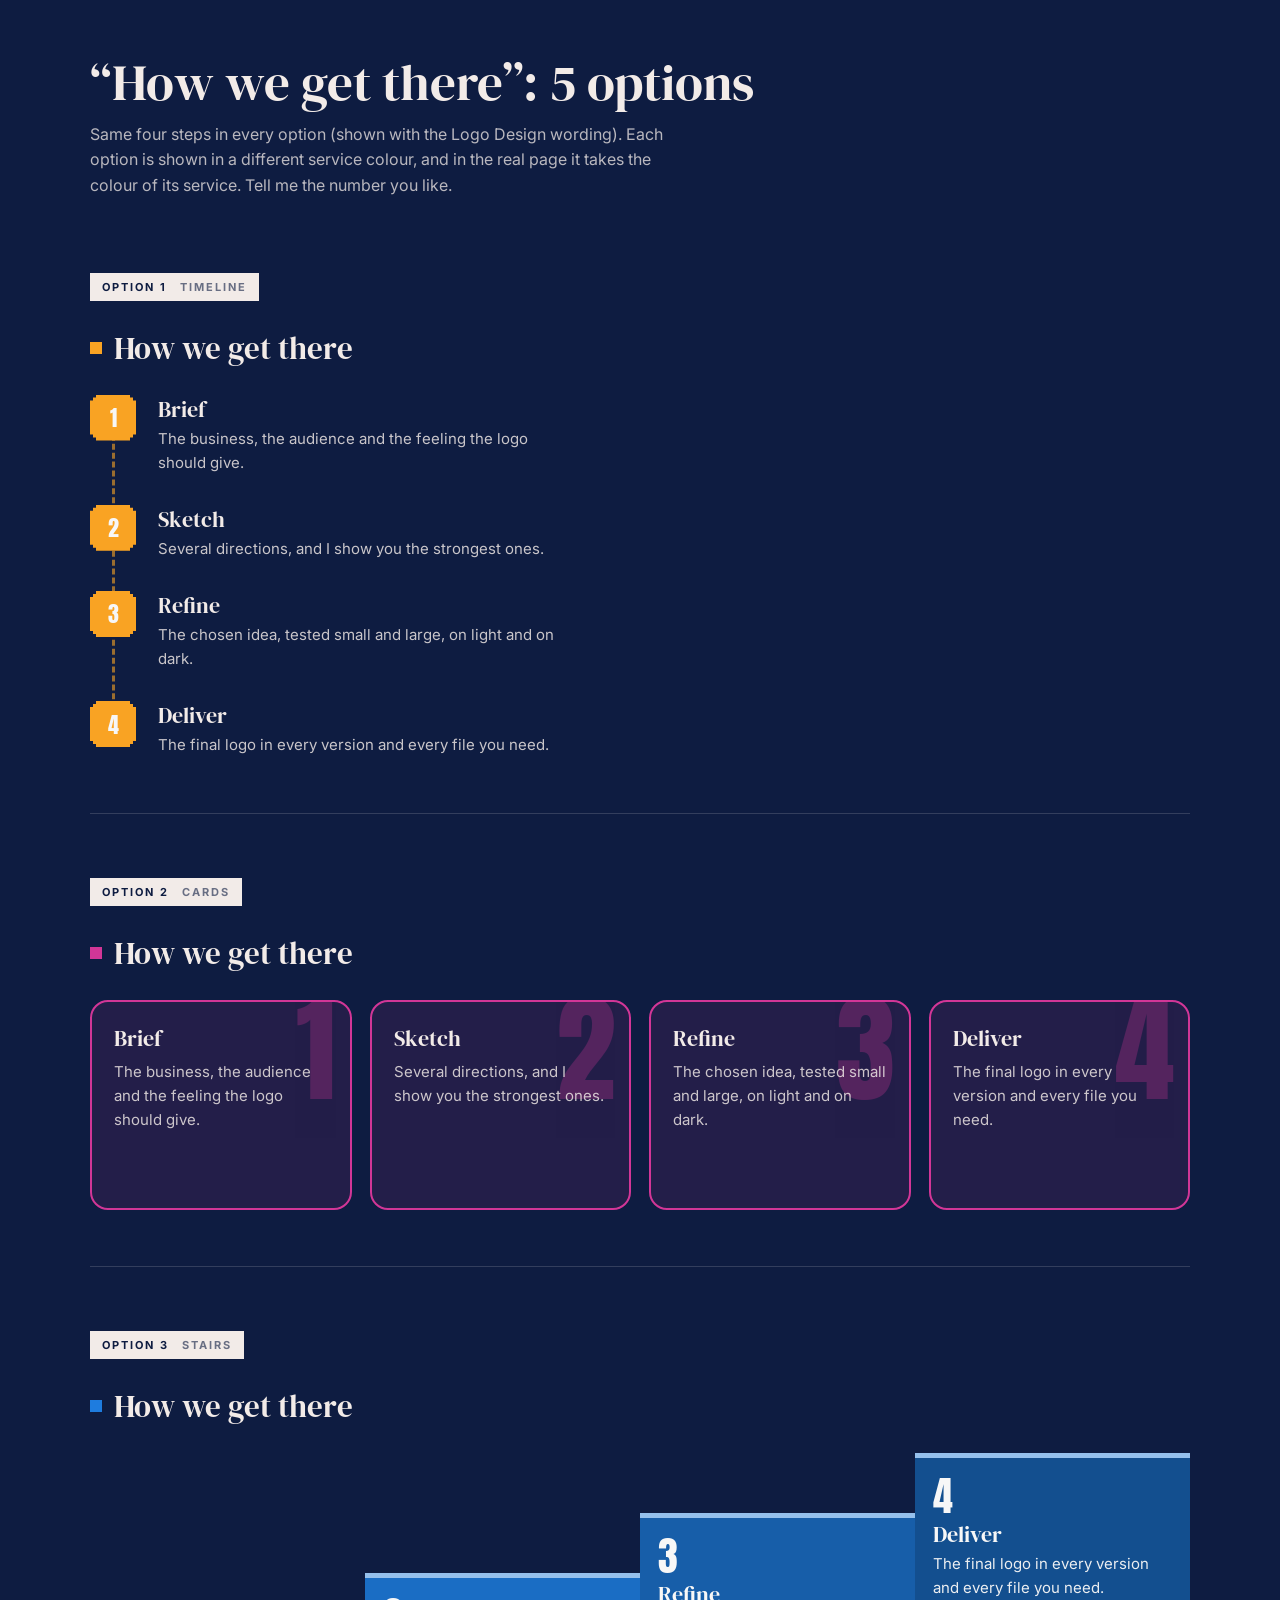
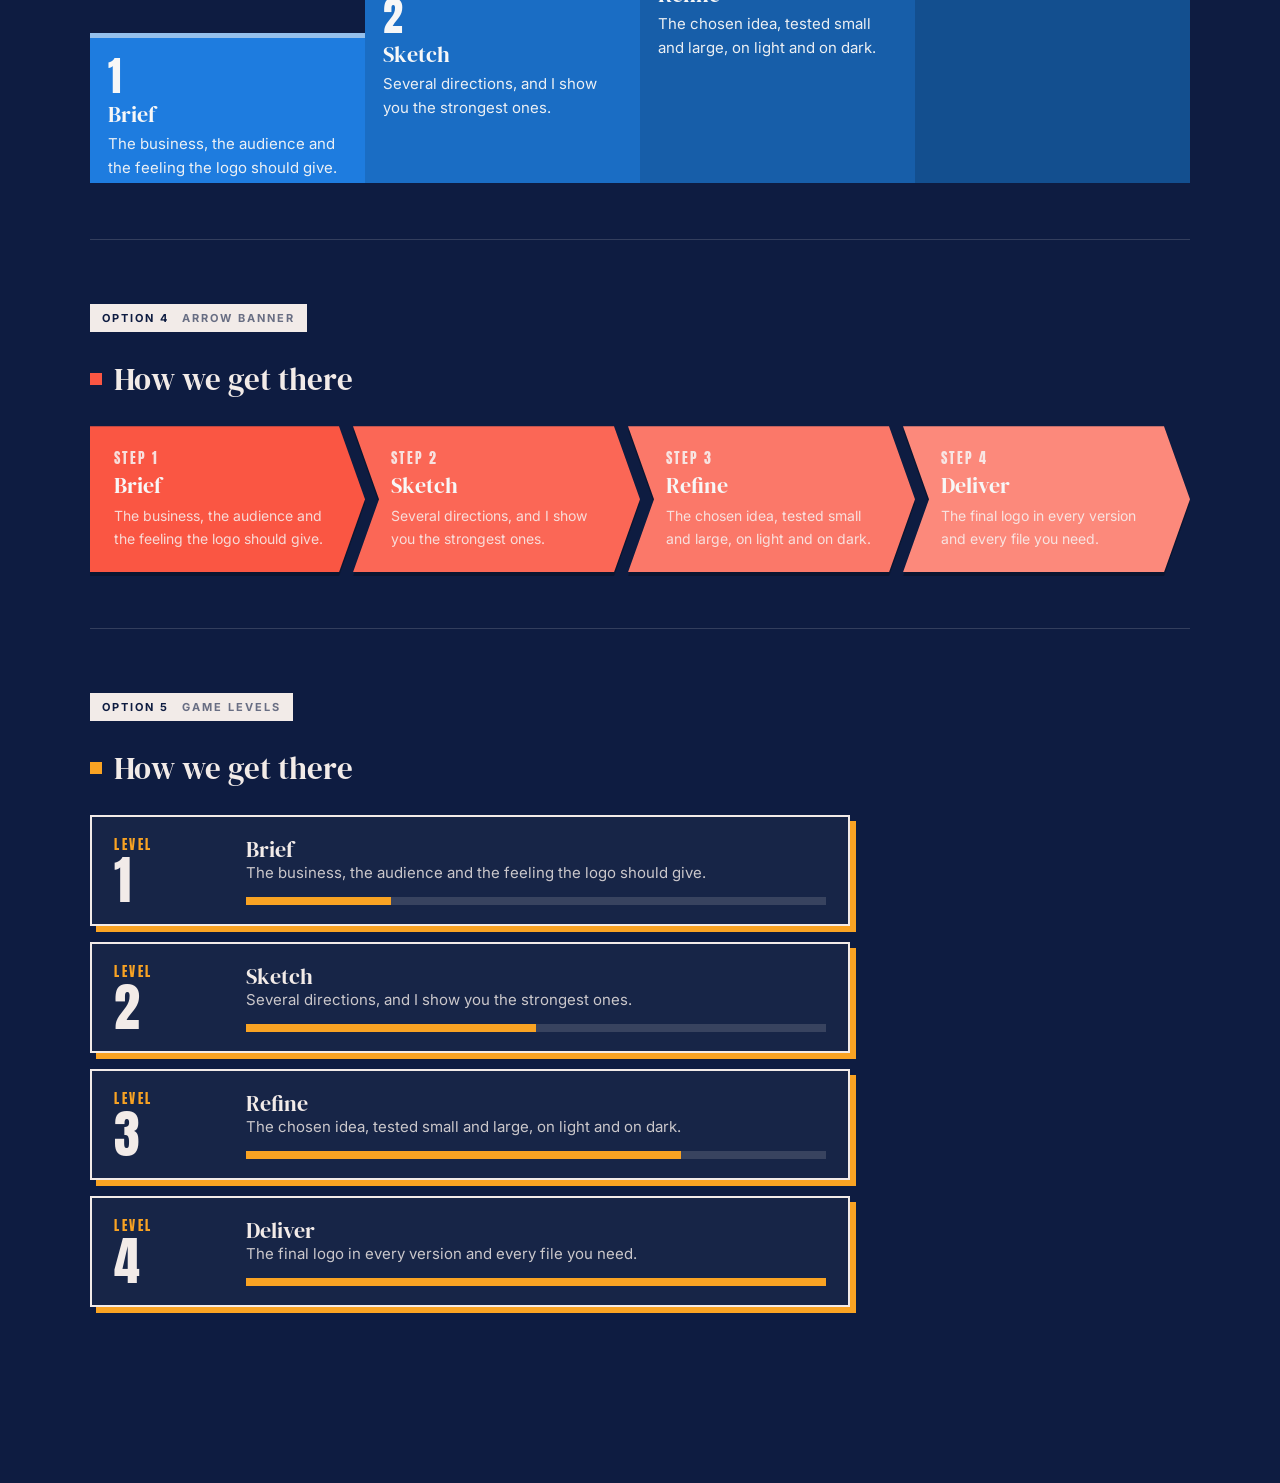
==== how-we-get-there-options.html @ 870e08ae "Add how-we-get-there-options.html: 5 layout options for the 'How we get there' part Co-Authored-By: " ====
<!DOCTYPE html>
<html lang="en">
<head>
<meta charset="UTF-8">
<meta name="viewport" content="width=device-width, initial-scale=1.0">
<meta name="robots" content="noindex">
<title>How we get there · 5 options</title>
<link rel="preconnect" href="https://fonts.googleapis.com">
<link rel="preconnect" href="https://fonts.gstatic.com" crossorigin>
<link href="https://fonts.googleapis.com/css2?family=Anton&family=DM+Serif+Display&family=Inter:wght@400;500;600;700&display=swap" rel="stylesheet">
<style>
:root { --bg:#F2EBE8; --ink:#0E1C41; --white:#F7F7F7; --yellow:#F9A323; --pink:#D23697; --blue:#1E7CDF; --red:#FA5643; }
*, *::before, *::after { box-sizing: border-box; margin: 0; padding: 0; }
html, body { background: var(--ink); color: var(--bg); font-family: 'Inter', sans-serif; }
body { padding: 0 5vw 120px; }
.top { max-width: 1100px; margin: 0 auto; padding: 56px 0 10px; }
.top h1 { font-family: 'DM Serif Display', serif; font-weight: 400; font-size: clamp(30px, 4vw, 52px); line-height: 1.05; }
.top p { margin-top: 12px; opacity: .75; max-width: 60ch; line-height: 1.6; }
.opt { max-width: 1100px; margin: 0 auto; padding: 64px 0 56px; border-top: 1px solid rgba(242,235,232,.16); }
.opt:first-of-type { border-top: 0; }
.tag { display: inline-block; margin-bottom: 26px; padding: 7px 12px; background: var(--bg); color: var(--ink); font-weight: 700; font-size: 11px; letter-spacing: .18em; text-transform: uppercase; }
.tag em { font-style: normal; opacity: .6; margin-left: 8px; }
.sub { position: relative; display: block; margin: 0 0 26px; padding-left: 24px; font-family: 'DM Serif Display', serif; font-weight: 400; font-size: clamp(24px, 2.4vw, 32px); }
.sub::before { content: ""; position: absolute; left: 0; top: 50%; width: 12px; height: 12px; margin-top: -6px; background: var(--c); }
.opt { --c: var(--yellow); }
.t { font-family: 'DM Serif Display', serif; font-size: 22px; line-height: 1.1; }
.d { font-size: 15px; line-height: 1.6; opacity: .82; }
/* pixel number square used in several options */
.px { width: 46px; height: 46px; display: grid; place-items: center; background: var(--c); color: var(--white); font-family: 'Anton', sans-serif; font-size: 22px; flex: none;
  clip-path: polygon(6px 0, calc(100% - 6px) 0, calc(100% - 6px) 3px, calc(100% - 3px) 3px, calc(100% - 3px) 6px, 100% 6px, 100% calc(100% - 6px), calc(100% - 3px) calc(100% - 6px), calc(100% - 3px) calc(100% - 3px), calc(100% - 6px) calc(100% - 3px), calc(100% - 6px) 100%, 6px 100%, 6px calc(100% - 3px), 3px calc(100% - 3px), 3px calc(100% - 6px), 0 calc(100% - 6px), 0 6px, 3px 6px, 3px 3px, 6px 3px); }

/* 1 — vertical timeline */
.o1 { --c: var(--yellow); }
.v-line { position: relative; list-style: none; max-width: 640px; }
.v-line::before { content: ""; position: absolute; left: 22px; top: 22px; bottom: 22px; border-left: 3px dashed color-mix(in srgb, var(--c) 60%, transparent); }
.v-line li { position: relative; display: flex; gap: 22px; padding-bottom: 30px; }
.v-line li:last-child { padding-bottom: 0; }
.v-line .px { position: relative; z-index: 1; }
.v-line .t { margin-top: 2px; }
.v-line .d { margin-top: 6px; max-width: 46ch; }

/* 2 — four cards with a big number */
.o2 { --c: var(--pink); }
.cards { list-style: none; display: grid; grid-template-columns: repeat(4, 1fr); gap: 18px; }
.cards li { position: relative; overflow: hidden; min-height: 210px; padding: 24px 22px; border: 2.5px solid var(--c); border-radius: 18px; background: color-mix(in srgb, var(--c) 10%, transparent); }
.cards li b { position: absolute; right: 14px; top: -14px; font-family: 'Anton', sans-serif; font-weight: 400; font-size: 120px; line-height: 1; color: var(--c); opacity: .28; }
.cards .t { position: relative; }
.cards .d { position: relative; margin-top: 10px; }

/* 3 — stairs going up */
.o3 { --c: var(--blue); }
.stairs { list-style: none; display: grid; grid-template-columns: repeat(4, 1fr); gap: 0; align-items: end; min-height: 330px; }
.stairs li { position: relative; padding: 18px 18px 20px; background: var(--c); color: var(--white); border-top: 5px solid color-mix(in srgb, var(--white) 55%, var(--c)); }
.stairs li:nth-child(1) { height: 150px; } .stairs li:nth-child(2) { height: 210px; } .stairs li:nth-child(3) { height: 270px; } .stairs li:nth-child(4) { height: 330px; }
.stairs li:nth-child(2) { background: color-mix(in srgb, var(--c) 88%, #000); } .stairs li:nth-child(3) { background: color-mix(in srgb, var(--c) 76%, #000); } .stairs li:nth-child(4) { background: color-mix(in srgb, var(--c) 64%, #000); }
.stairs b { font-family: 'Anton', sans-serif; font-weight: 400; font-size: 40px; line-height: 1; display: block; }
.stairs .t { margin-top: 6px; }
.stairs .d { margin-top: 6px; opacity: .95; }

/* 4 — arrow banner (chevrons) */
.o4 { --c: var(--red); }
.chev { list-style: none; display: grid; grid-template-columns: repeat(4, 1fr); gap: 0; filter: drop-shadow(0 4px 0 rgba(0,0,0,.25)); }
.chev li { position: relative; padding: 22px 34px 22px 38px; background: var(--c); color: var(--white); clip-path: polygon(0 0, calc(100% - 26px) 0, 100% 50%, calc(100% - 26px) 100%, 0 100%, 26px 50%); margin-left: -12px; }
.chev li:first-child { margin-left: 0; clip-path: polygon(0 0, calc(100% - 26px) 0, 100% 50%, calc(100% - 26px) 100%, 0 100%); padding-left: 24px; }
.chev li:nth-child(2) { background: color-mix(in srgb, var(--c) 90%, #fff); } .chev li:nth-child(3) { background: color-mix(in srgb, var(--c) 80%, #fff); } .chev li:nth-child(4) { background: color-mix(in srgb, var(--c) 70%, #fff); }
.chev b { font-family: 'Anton', sans-serif; font-weight: 400; font-size: 14px; letter-spacing: .14em; opacity: .85; }
.chev .t { margin-top: 4px; }
.chev .d { margin-top: 8px; font-size: 14px; }

/* 5 — game levels with a progress bar */
.o5 { --c: var(--yellow); }
.levels { list-style: none; display: grid; gap: 16px; max-width: 760px; }
.levels li { display: grid; grid-template-columns: 110px 1fr; gap: 22px; align-items: center; padding: 18px 22px; border: 2.5px solid var(--bg); box-shadow: 6px 6px 0 var(--c); background: rgba(242,235,232,.04); }
.levels .lv { font-family: 'Anton', sans-serif; font-size: 13px; letter-spacing: .2em; text-transform: uppercase; color: var(--c); }
.levels .lv b { display: block; font-weight: 400; font-size: 52px; line-height: 1; letter-spacing: 0; color: var(--bg); }
.levels .bar { height: 8px; margin-top: 12px; background: rgba(242,235,232,.15); }
.levels .bar i { display: block; height: 100%; background: var(--c); }

@media (max-width: 900px) {
  .cards, .stairs, .chev { grid-template-columns: 1fr 1fr; }
  .stairs { min-height: 0; align-items: stretch; gap: 14px; } .stairs li { height: auto !important; }
  .chev { gap: 14px; filter: none; } .chev li, .chev li:first-child { margin-left: 0; clip-path: none; padding: 20px; }
}
@media (max-width: 560px) {
  .cards, .stairs, .chev { grid-template-columns: 1fr; }
  .levels li { grid-template-columns: 1fr; gap: 6px; }
  .levels .lv b { display: inline; font-size: 40px; margin-left: 8px; }
}
</style>
</head>
<body>

<header class="top">
  <h1>“How we get there”: 5 options</h1>
  <p>Same four steps in every option (shown with the Logo Design wording). Each option is shown in a different service colour, and in the real page it takes the colour of its service. Tell me the number you like.</p>
</header>

<section class="opt o1">
  <span class="tag">Option 1 <em>Timeline</em></span>
  <h3 class="sub">How we get there</h3>
  <ol class="v-line">
    <li><span class="px">1</span><div><div class="t">Brief</div><p class="d">The business, the audience and the feeling the logo should give.</p></div></li>
    <li><span class="px">2</span><div><div class="t">Sketch</div><p class="d">Several directions, and I show you the strongest ones.</p></div></li>
    <li><span class="px">3</span><div><div class="t">Refine</div><p class="d">The chosen idea, tested small and large, on light and on dark.</p></div></li>
    <li><span class="px">4</span><div><div class="t">Deliver</div><p class="d">The final logo in every version and every file you need.</p></div></li>
  </ol>
</section>

<section class="opt o2">
  <span class="tag">Option 2 <em>Cards</em></span>
  <h3 class="sub">How we get there</h3>
  <ol class="cards">
    <li><b>1</b><div class="t">Brief</div><p class="d">The business, the audience and the feeling the logo should give.</p></li>
    <li><b>2</b><div class="t">Sketch</div><p class="d">Several directions, and I show you the strongest ones.</p></li>
    <li><b>3</b><div class="t">Refine</div><p class="d">The chosen idea, tested small and large, on light and on dark.</p></li>
    <li><b>4</b><div class="t">Deliver</div><p class="d">The final logo in every version and every file you need.</p></li>
  </ol>
</section>

<section class="opt o3">
  <span class="tag">Option 3 <em>Stairs</em></span>
  <h3 class="sub">How we get there</h3>
  <ol class="stairs">
    <li><b>1</b><div class="t">Brief</div><p class="d">The business, the audience and the feeling the logo should give.</p></li>
    <li><b>2</b><div class="t">Sketch</div><p class="d">Several directions, and I show you the strongest ones.</p></li>
    <li><b>3</b><div class="t">Refine</div><p class="d">The chosen idea, tested small and large, on light and on dark.</p></li>
    <li><b>4</b><div class="t">Deliver</div><p class="d">The final logo in every version and every file you need.</p></li>
  </ol>
</section>

<section class="opt o4">
  <span class="tag">Option 4 <em>Arrow banner</em></span>
  <h3 class="sub">How we get there</h3>
  <ol class="chev">
    <li><b>STEP 1</b><div class="t">Brief</div><p class="d">The business, the audience and the feeling the logo should give.</p></li>
    <li><b>STEP 2</b><div class="t">Sketch</div><p class="d">Several directions, and I show you the strongest ones.</p></li>
    <li><b>STEP 3</b><div class="t">Refine</div><p class="d">The chosen idea, tested small and large, on light and on dark.</p></li>
    <li><b>STEP 4</b><div class="t">Deliver</div><p class="d">The final logo in every version and every file you need.</p></li>
  </ol>
</section>

<section class="opt o5">
  <span class="tag">Option 5 <em>Game levels</em></span>
  <h3 class="sub">How we get there</h3>
  <ol class="levels">
    <li><div class="lv">Level<b>1</b></div><div><div class="t">Brief</div><p class="d">The business, the audience and the feeling the logo should give.</p><div class="bar"><i style="width:25%"></i></div></div></li>
    <li><div class="lv">Level<b>2</b></div><div><div class="t">Sketch</div><p class="d">Several directions, and I show you the strongest ones.</p><div class="bar"><i style="width:50%"></i></div></div></li>
    <li><div class="lv">Level<b>3</b></div><div><div class="t">Refine</div><p class="d">The chosen idea, tested small and large, on light and on dark.</p><div class="bar"><i style="width:75%"></i></div></div></li>
    <li><div class="lv">Level<b>4</b></div><div><div class="t">Deliver</div><p class="d">The final logo in every version and every file you need.</p><div class="bar"><i style="width:100%"></i></div></div></li>
  </ol>
</section>

</body>
</html>
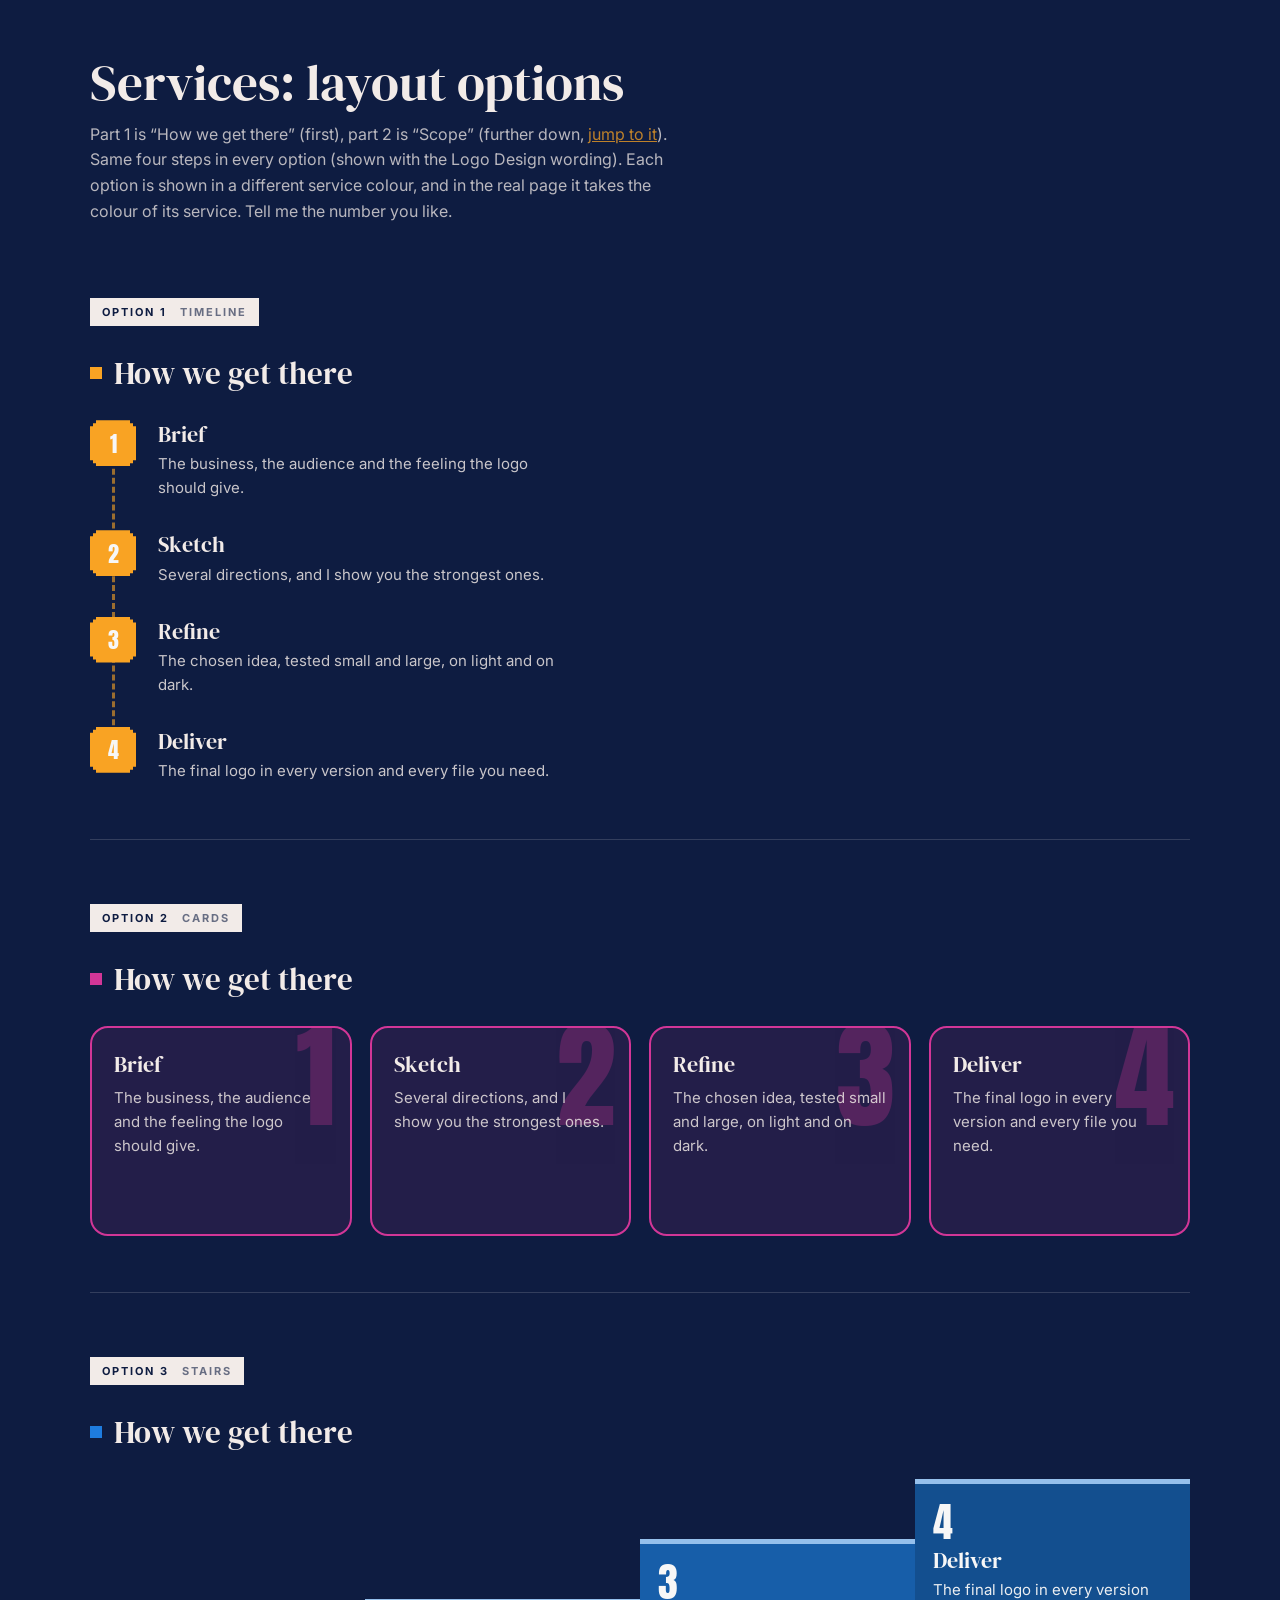
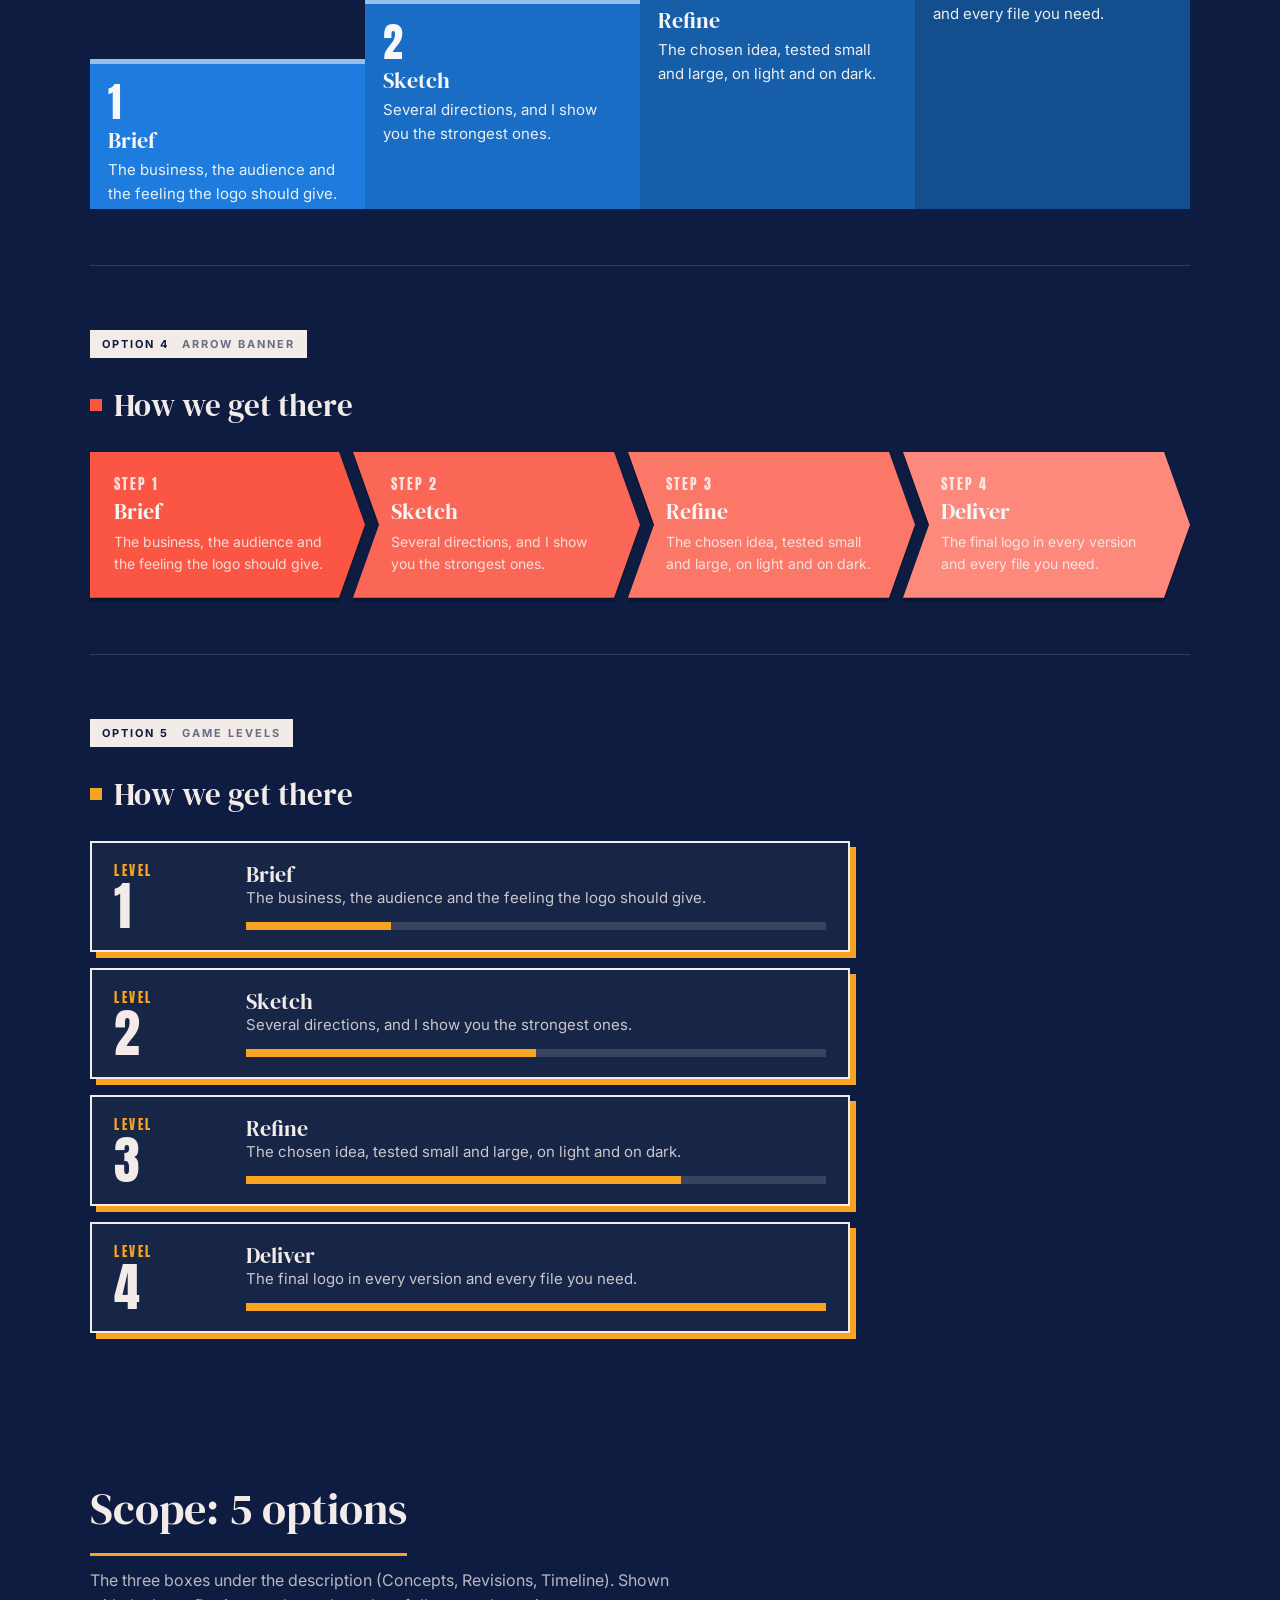
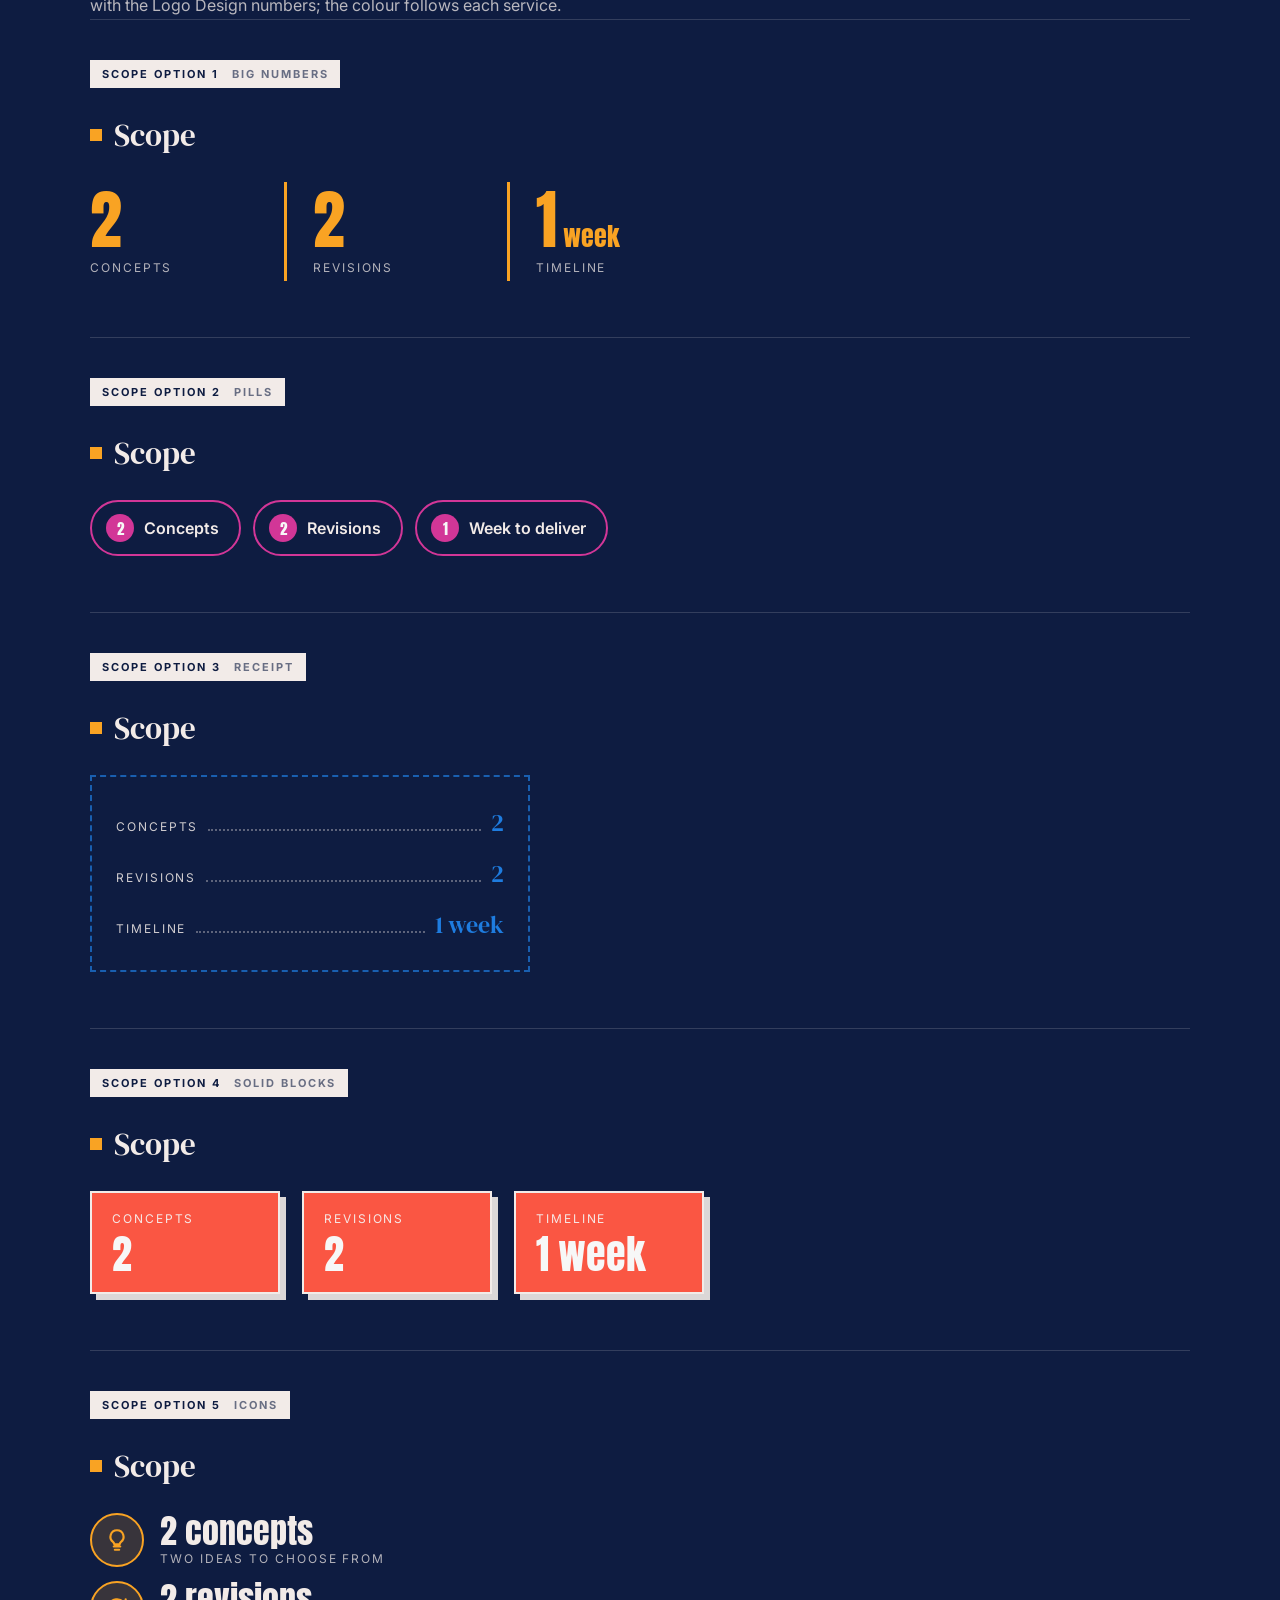
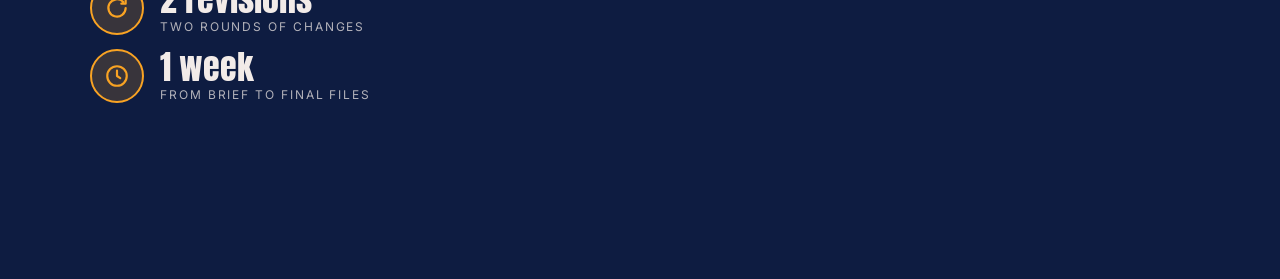
==== commit a3d50454: "Options page: 5 layout options for the Scope boxes; temporary link label updated Co-Authored-By: Cla" ====
--- a/how-we-get-there-options.html
+++ b/how-we-get-there-options.html
@@ -86,13 +86,48 @@
   .levels li { grid-template-columns: 1fr; gap: 6px; }
   .levels .lv b { display: inline; font-size: 40px; margin-left: 8px; }
 }
+
+/* ===== SCOPE options ===== */
+.part { max-width: 1100px; margin: 0 auto; padding: 90px 0 0; }
+.part h2 { font-family: 'DM Serif Display', serif; font-weight: 400; font-size: clamp(28px, 3.4vw, 44px); padding-bottom: 14px; border-bottom: 3px solid var(--yellow); display: inline-block; }
+.part p { margin-top: 12px; opacity: .75; max-width: 60ch; line-height: 1.6; }
+.opt.sc { padding-top: 40px; }
+.lbl { font-size: 12px; letter-spacing: .16em; text-transform: uppercase; opacity: .72; }
+.big { font-family: 'Anton', sans-serif; font-weight: 400; line-height: 1; }
+/* S1 big numbers with dividers */
+.s1 { --c: var(--yellow); display: flex; max-width: 640px; }
+.s1 > div { flex: 1; padding: 6px 26px; border-left: 3px solid var(--c); }
+.s1 > div:first-child { padding-left: 0; border-left: 0; }
+.s1 .big { font-size: 64px; color: var(--c); }
+.s1 .big small { font-size: 26px; margin-left: 6px; }
+.s1 .lbl { margin-top: 8px; display: block; }
+/* S2 pills in one line */
+.s2 { --c: var(--pink); display: flex; flex-wrap: wrap; gap: 12px; }
+.s2 span { display: inline-flex; align-items: center; gap: 10px; padding: 12px 20px 12px 14px; border: 2.5px solid var(--c); border-radius: 999px; font-weight: 600; font-size: 16px; }
+.s2 b { display: grid; place-items: center; width: 28px; height: 28px; border-radius: 50%; background: var(--c); color: var(--white); font-family: 'Anton', sans-serif; font-weight: 400; font-size: 15px; }
+/* S3 receipt with dotted leaders */
+.s3 { --c: var(--blue); max-width: 440px; list-style: none; padding: 20px 24px; border: 2.5px dashed color-mix(in srgb, var(--c) 70%, transparent); }
+.s3 li { display: flex; align-items: baseline; gap: 10px; padding: 9px 0; }
+.s3 li::after { content: ""; order: 2; flex: 1; border-bottom: 2px dotted rgba(242,235,232,.35); }
+.s3 .lbl { order: 1; opacity: .85; } .s3 strong { order: 3; font-family: 'DM Serif Display', serif; font-weight: 400; font-size: 24px; color: var(--c); }
+/* S4 filled pixel blocks with hard shadow */
+.s4 { --c: var(--red); display: grid; grid-template-columns: repeat(3, minmax(0, 190px)); gap: 22px; }
+.s4 > div { padding: 18px 20px; background: var(--c); color: var(--white); border: 2.5px solid var(--bg); box-shadow: 6px 6px 0 rgba(242,235,232,.9); }
+.s4 .lbl { opacity: .9; display: block; } .s4 .big { font-size: 40px; margin-top: 8px; display: block; }
+/* S5 icon badges */
+.s5 { --c: var(--yellow); display: grid; gap: 14px; max-width: 420px; }
+.s5 > div { display: flex; align-items: center; gap: 16px; }
+.s5 .ic { width: 54px; height: 54px; border-radius: 50%; background: color-mix(in srgb, var(--c) 18%, transparent); border: 2.5px solid var(--c); display: grid; place-items: center; flex: none; color: var(--c); }
+.s5 .ic svg { width: 26px; height: 26px; }
+.s5 .big { font-size: 34px; } .s5 .lbl { display: block; margin-top: 2px; }
+@media (max-width: 640px) { .s1 { flex-direction: column; gap: 14px; } .s1 > div { border-left: 0; border-top: 3px solid var(--c); padding: 14px 0 0; } .s1 > div:first-child { border-top: 0; padding-top: 0; } .s4 { grid-template-columns: 1fr; } }
 </style>
 </head>
 <body>
 
 <header class="top">
-  <h1>“How we get there”: 5 options</h1>
-  <p>Same four steps in every option (shown with the Logo Design wording). Each option is shown in a different service colour, and in the real page it takes the colour of its service. Tell me the number you like.</p>
+  <h1>Services: layout options</h1>
+  <p>Part 1 is “How we get there” (first), part 2 is “Scope” (further down, <a href="#scope-options" style="color:#F9A323">jump to it</a>). Same four steps in every option (shown with the Logo Design wording). Each option is shown in a different service colour, and in the real page it takes the colour of its service. Tell me the number you like.</p>
 </header>
 
 <section class="opt o1">
@@ -150,5 +185,55 @@
   </ol>
 </section>
 
+<div class="part" id="scope-options"><h2>Scope: 5 options</h2><p>The three boxes under the description (Concepts, Revisions, Timeline). Shown with the Logo Design numbers; the colour follows each service.</p></div>
+
+<section class="opt sc">
+  <span class="tag">Scope option 1 <em>Big numbers</em></span>
+  <h3 class="sub">Scope</h3>
+  <div class="s1">
+    <div><span class="big">2</span><span class="lbl">Concepts</span></div>
+    <div><span class="big">2</span><span class="lbl">Revisions</span></div>
+    <div><span class="big">1<small>week</small></span><span class="lbl">Timeline</span></div>
+  </div>
+</section>
+
+<section class="opt sc">
+  <span class="tag">Scope option 2 <em>Pills</em></span>
+  <h3 class="sub">Scope</h3>
+  <div class="s2">
+    <span><b>2</b> Concepts</span><span><b>2</b> Revisions</span><span><b>1</b> Week to deliver</span>
+  </div>
+</section>
+
+<section class="opt sc">
+  <span class="tag">Scope option 3 <em>Receipt</em></span>
+  <h3 class="sub">Scope</h3>
+  <ul class="s3">
+    <li><span class="lbl">Concepts</span><strong>2</strong></li>
+    <li><span class="lbl">Revisions</span><strong>2</strong></li>
+    <li><span class="lbl">Timeline</span><strong>1 week</strong></li>
+  </ul>
+</section>
+
+<section class="opt sc">
+  <span class="tag">Scope option 4 <em>Solid blocks</em></span>
+  <h3 class="sub">Scope</h3>
+  <div class="s4">
+    <div><span class="lbl">Concepts</span><span class="big">2</span></div>
+    <div><span class="lbl">Revisions</span><span class="big">2</span></div>
+    <div><span class="lbl">Timeline</span><span class="big">1 week</span></div>
+  </div>
+</section>
+
+<section class="opt sc">
+  <span class="tag">Scope option 5 <em>Icons</em></span>
+  <h3 class="sub">Scope</h3>
+  <div class="s5">
+    <div><span class="ic"><svg viewBox="0 0 24 24" fill="none" stroke="currentColor" stroke-width="2" stroke-linecap="round" stroke-linejoin="round"><path d="M9 18h6M10 21h4M12 3a6 6 0 0 0-3.5 10.9c.6.5 1 1.2 1 2.1h5c0-.9.4-1.6 1-2.1A6 6 0 0 0 12 3z"/></svg></span><div><span class="big">2 concepts</span><span class="lbl">Two ideas to choose from</span></div></div>
+    <div><span class="ic"><svg viewBox="0 0 24 24" fill="none" stroke="currentColor" stroke-width="2" stroke-linecap="round" stroke-linejoin="round"><path d="M20 12a8 8 0 1 1-2.3-5.7M20 4v4h-4"/></svg></span><div><span class="big">2 revisions</span><span class="lbl">Two rounds of changes</span></div></div>
+    <div><span class="ic"><svg viewBox="0 0 24 24" fill="none" stroke="currentColor" stroke-width="2" stroke-linecap="round" stroke-linejoin="round"><circle cx="12" cy="12" r="9"/><path d="M12 7v5l3 2"/></svg></span><div><span class="big">1 week</span><span class="lbl">From brief to final files</span></div></div>
+  </div>
+</section>
+
 </body>
 </html>
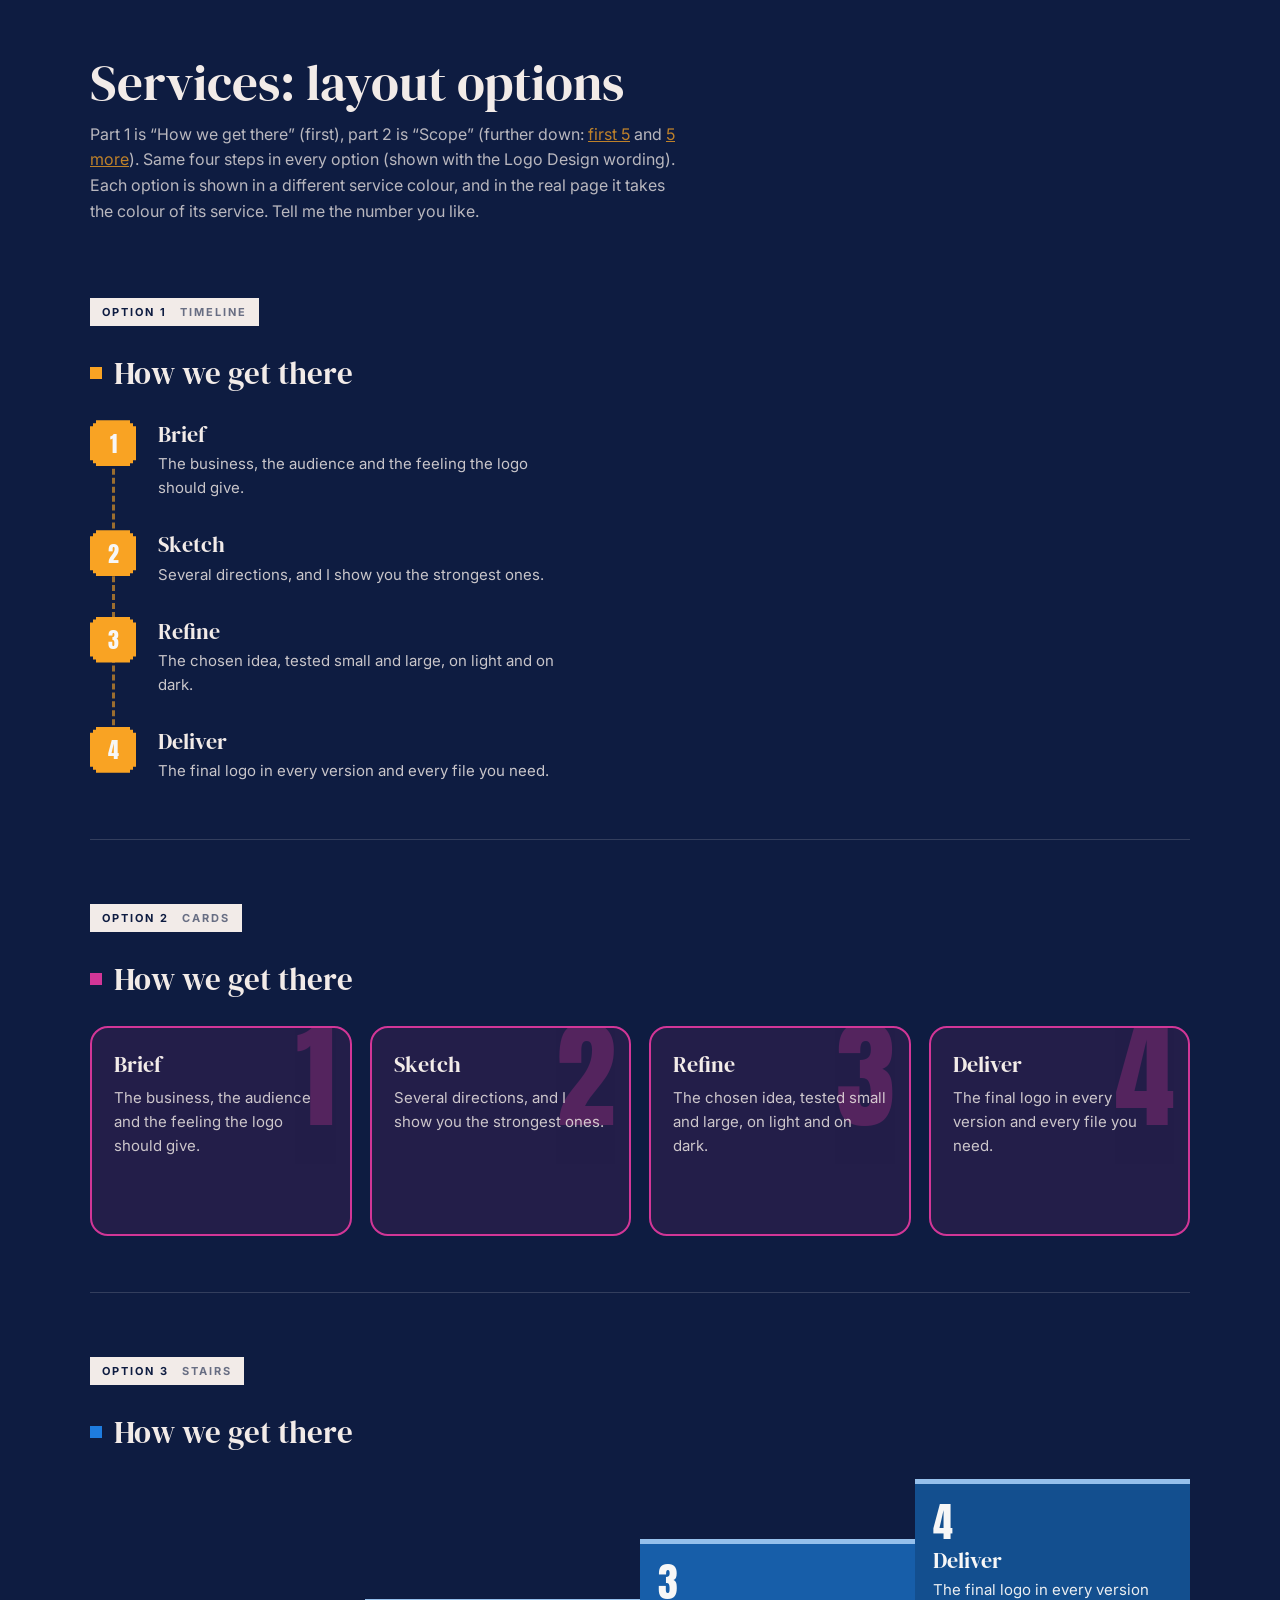
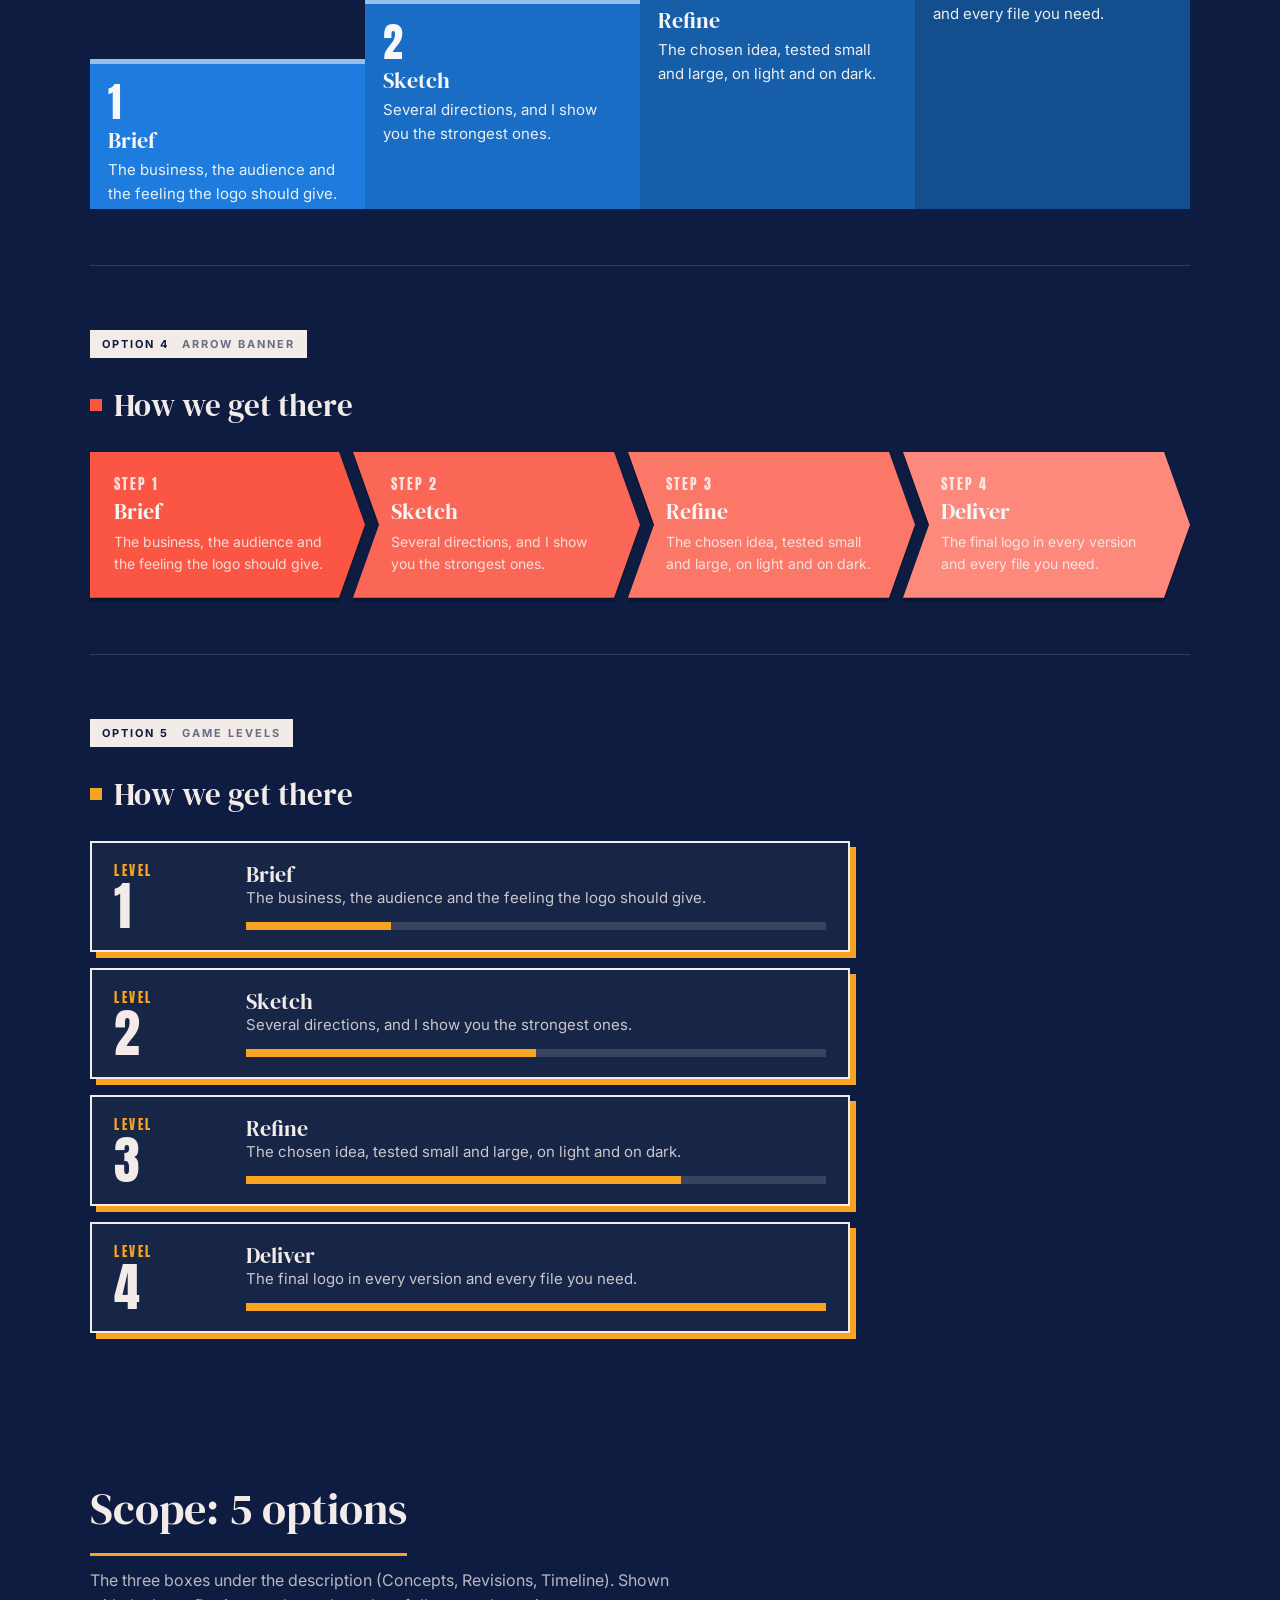
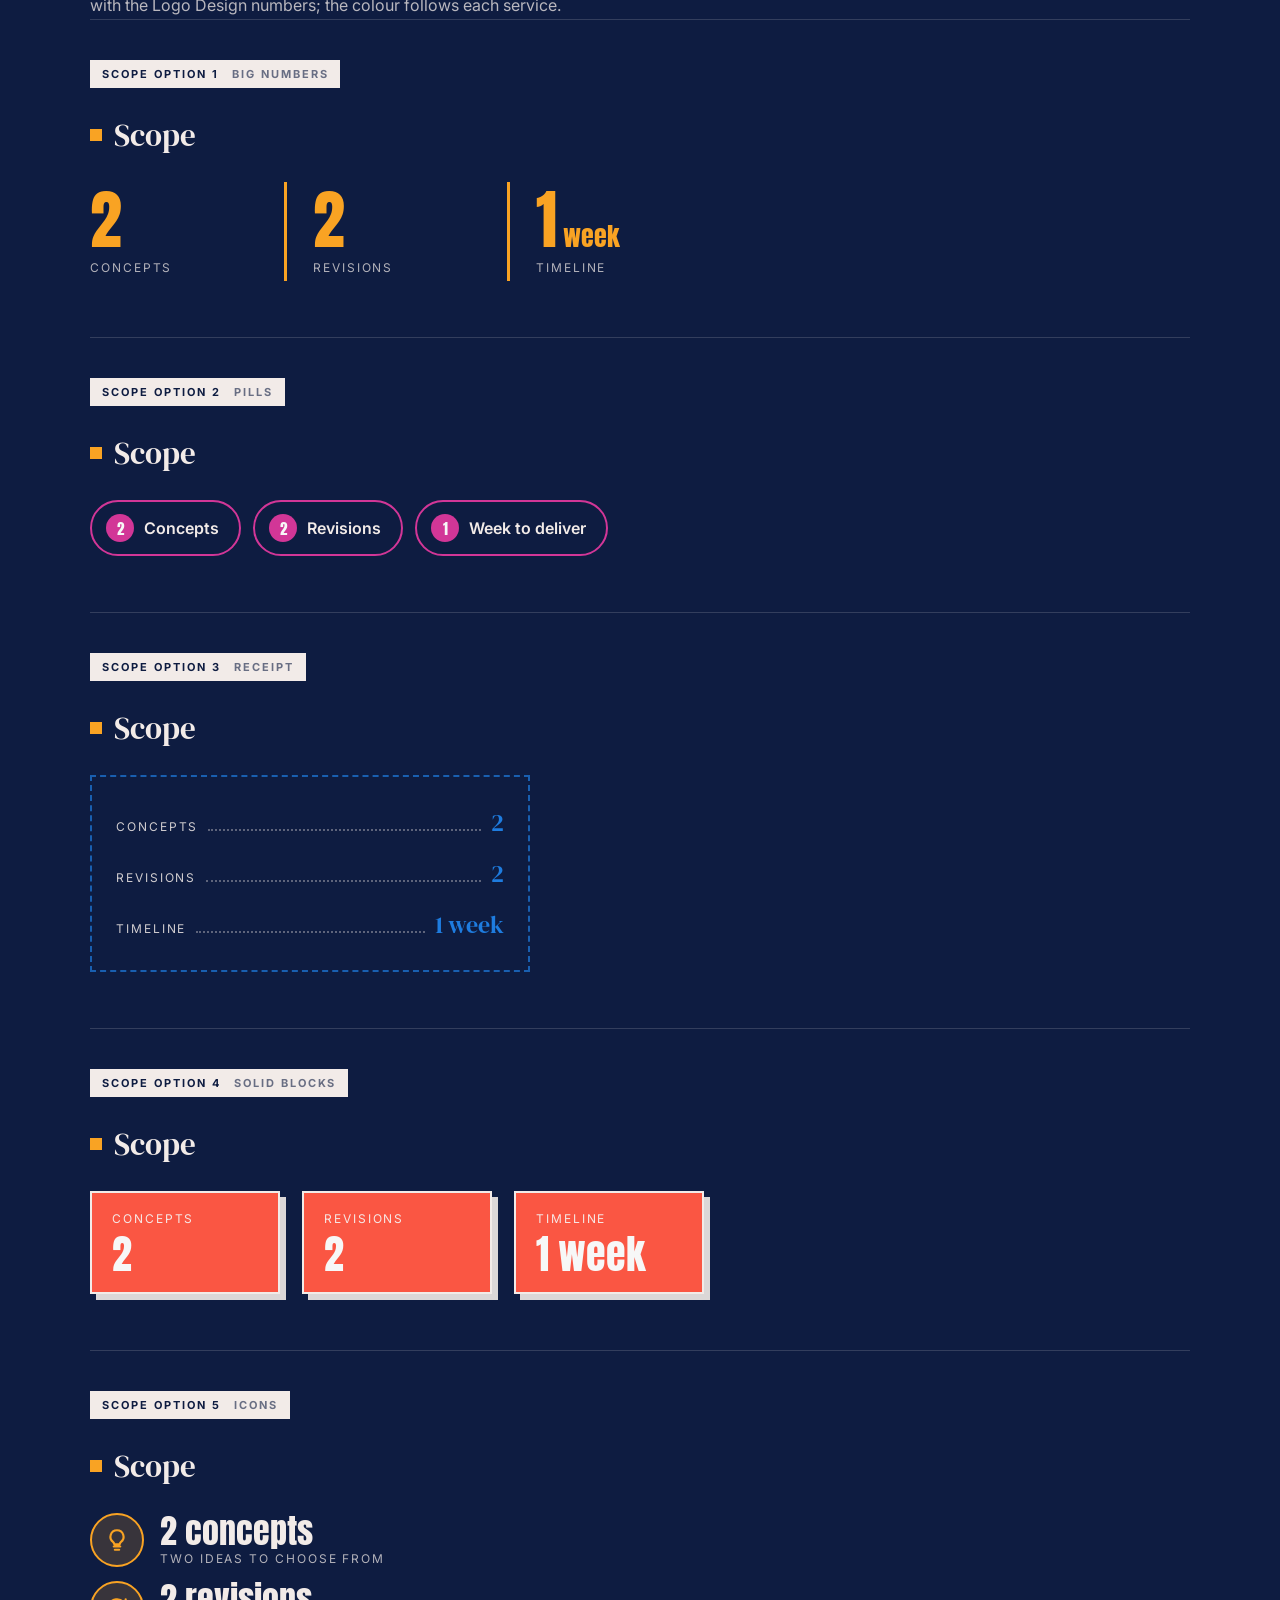
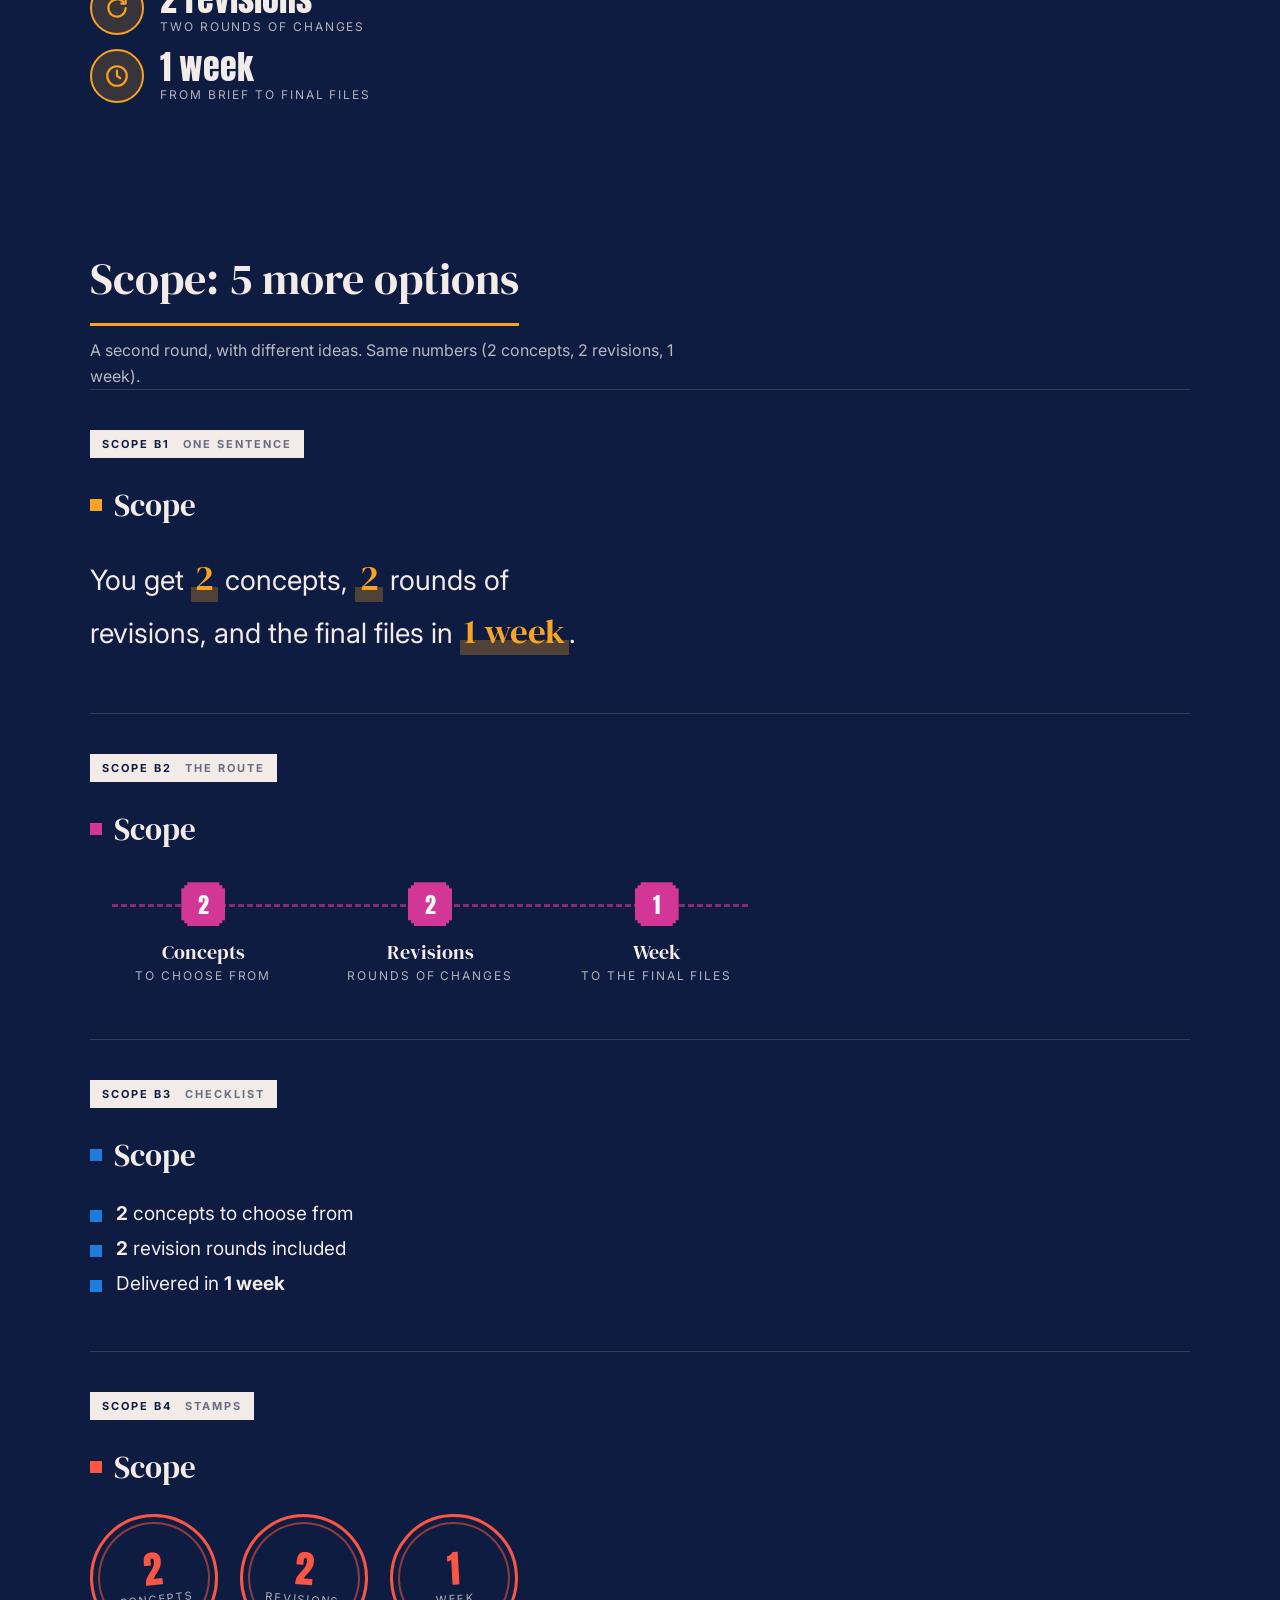
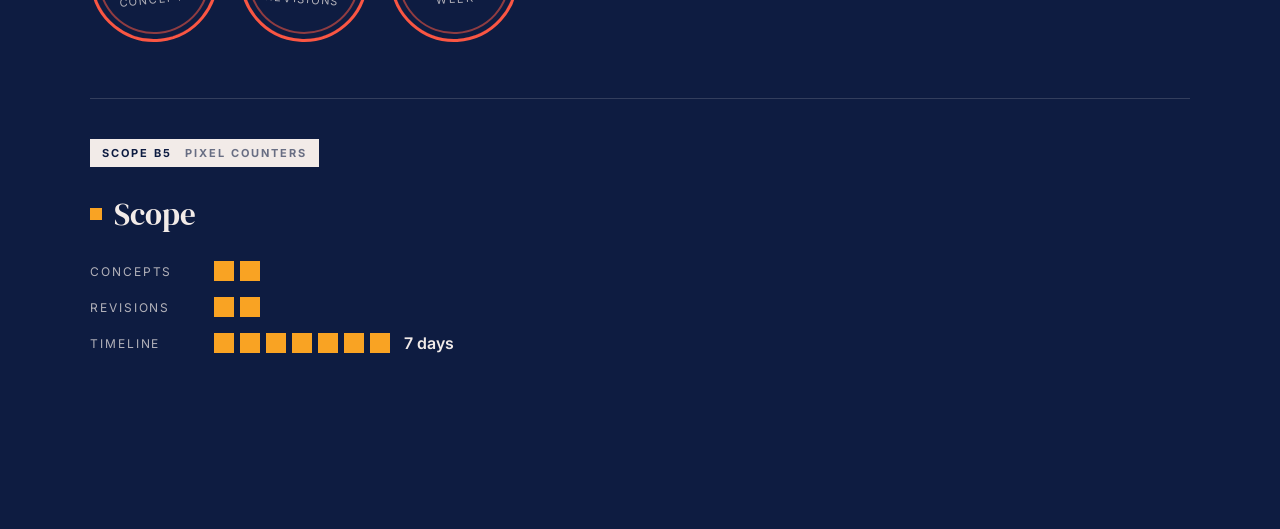
==== commit bd1fbf58: "Options page: 5 more Scope options (second round) Co-Authored-By: Claude Sonnet 5.5 <noreply@anthrop" ====
--- a/how-we-get-there-options.html
+++ b/how-we-get-there-options.html
@@ -121,13 +121,42 @@
 .s5 .ic svg { width: 26px; height: 26px; }
 .s5 .big { font-size: 34px; } .s5 .lbl { display: block; margin-top: 2px; }
 @media (max-width: 640px) { .s1 { flex-direction: column; gap: 14px; } .s1 > div { border-left: 0; border-top: 3px solid var(--c); padding: 14px 0 0; } .s1 > div:first-child { border-top: 0; padding-top: 0; } .s4 { grid-template-columns: 1fr; } }
+
+/* ===== SCOPE round 2 ===== */
+.r2 { --c: var(--yellow); }
+/* A: one sentence */
+.a { font-size: clamp(20px, 2.2vw, 28px); line-height: 1.5; max-width: 30ch; }
+.a b { font-family: 'DM Serif Display', serif; font-weight: 400; color: var(--c); font-size: 1.25em; padding: 0 .12em; background: linear-gradient(transparent 68%, color-mix(in srgb, var(--c) 28%, transparent) 68%); }
+/* B: route */
+.b { display: flex; align-items: flex-start; max-width: 680px; position: relative; padding-top: 6px; }
+.b::before { content: ""; position: absolute; left: 22px; right: 22px; top: 28px; border-top: 3px dashed color-mix(in srgb, var(--c) 60%, transparent); }
+.b > div { flex: 1; text-align: center; position: relative; }
+.b .dot { width: 44px; height: 44px; margin: 0 auto; display: grid; place-items: center; background: var(--c); color: var(--white); font-family: 'Anton', sans-serif; font-size: 22px; position: relative; z-index: 1; clip-path: polygon(6px 0, calc(100% - 6px) 0, calc(100% - 6px) 3px, calc(100% - 3px) 3px, calc(100% - 3px) 6px, 100% 6px, 100% calc(100% - 6px), calc(100% - 3px) calc(100% - 6px), calc(100% - 3px) calc(100% - 3px), calc(100% - 6px) calc(100% - 3px), calc(100% - 6px) 100%, 6px 100%, 6px calc(100% - 3px), 3px calc(100% - 3px), 3px calc(100% - 6px), 0 calc(100% - 6px), 0 6px, 3px 6px, 3px 3px, 6px 3px); }
+.b .t2 { margin-top: 12px; font-family: 'DM Serif Display', serif; font-size: 20px; } .b .lbl { display: block; margin-top: 2px; }
+/* C: checklist */
+.c { list-style: none; display: grid; gap: 12px; }
+.c li { position: relative; padding-left: 26px; font-size: 19px; }
+.c li::before { content: ""; position: absolute; left: 0; top: .4em; width: 12px; height: 12px; background: var(--c); }
+.c li b { font-weight: 700; }
+/* D: stamps */
+.d2 { display: flex; flex-wrap: wrap; gap: 22px; }
+.d2 > div { width: 128px; height: 128px; border-radius: 50%; border: 3px solid var(--c); display: grid; place-content: center; text-align: center; transform: rotate(-6deg); box-shadow: inset 0 0 0 5px var(--ink), inset 0 0 0 7px color-mix(in srgb, var(--c) 55%, transparent); }
+.d2 > div:nth-child(2) { transform: rotate(4deg); } .d2 > div:nth-child(3) { transform: rotate(-3deg); }
+.d2 .big { font-size: 38px; color: var(--c); } .d2 .lbl { font-size: 11px; margin-top: 4px; display: block; }
+/* E: pixel counters */
+.e { display: grid; gap: 16px; max-width: 520px; }
+.e > div { display: grid; grid-template-columns: 110px 1fr; align-items: center; gap: 14px; }
+.e .sq { display: flex; flex-wrap: wrap; gap: 6px; }
+.e .sq i { width: 20px; height: 20px; background: var(--c); } .e .sq i.off { background: rgba(242,235,232,.14); }
+.e .note { margin-left: 8px; font-weight: 600; }
+@media (max-width: 640px) { .b { flex-direction: column; gap: 18px; } .b::before { display: none; } .e > div { grid-template-columns: 1fr; gap: 6px; } }
 </style>
 </head>
 <body>
 
 <header class="top">
   <h1>Services: layout options</h1>
-  <p>Part 1 is “How we get there” (first), part 2 is “Scope” (further down, <a href="#scope-options" style="color:#F9A323">jump to it</a>). Same four steps in every option (shown with the Logo Design wording). Each option is shown in a different service colour, and in the real page it takes the colour of its service. Tell me the number you like.</p>
+  <p>Part 1 is “How we get there” (first), part 2 is “Scope” (further down: <a href="#scope-options" style="color:#F9A323">first 5</a> and <a href="#scope-options-2" style="color:#F9A323">5 more</a>). Same four steps in every option (shown with the Logo Design wording). Each option is shown in a different service colour, and in the real page it takes the colour of its service. Tell me the number you like.</p>
 </header>
 
 <section class="opt o1">
@@ -235,5 +264,49 @@
   </div>
 </section>
 
+<div class="part" id="scope-options-2"><h2>Scope: 5 more options</h2><p>A second round, with different ideas. Same numbers (2 concepts, 2 revisions, 1 week).</p></div>
+
+<section class="opt sc r2">
+  <span class="tag">Scope B1 <em>One sentence</em></span>
+  <h3 class="sub">Scope</h3>
+  <p class="a" style="opacity:1;margin-top:0">You get <b>2</b> concepts, <b>2</b> rounds of revisions, and the final files in <b>1 week</b>.</p>
+</section>
+
+<section class="opt sc r2" style="--c: var(--pink)">
+  <span class="tag">Scope B2 <em>The route</em></span>
+  <h3 class="sub">Scope</h3>
+  <div class="b">
+    <div><span class="dot">2</span><div class="t2">Concepts</div><span class="lbl">to choose from</span></div>
+    <div><span class="dot">2</span><div class="t2">Revisions</div><span class="lbl">rounds of changes</span></div>
+    <div><span class="dot">1</span><div class="t2">Week</div><span class="lbl">to the final files</span></div>
+  </div>
+</section>
+
+<section class="opt sc r2" style="--c: var(--blue)">
+  <span class="tag">Scope B3 <em>Checklist</em></span>
+  <h3 class="sub">Scope</h3>
+  <ul class="c"><li><b>2</b> concepts to choose from</li><li><b>2</b> revision rounds included</li><li>Delivered in <b>1 week</b></li></ul>
+</section>
+
+<section class="opt sc r2" style="--c: var(--red)">
+  <span class="tag">Scope B4 <em>Stamps</em></span>
+  <h3 class="sub">Scope</h3>
+  <div class="d2">
+    <div><span class="big">2</span><span class="lbl">Concepts</span></div>
+    <div><span class="big">2</span><span class="lbl">Revisions</span></div>
+    <div><span class="big">1</span><span class="lbl">Week</span></div>
+  </div>
+</section>
+
+<section class="opt sc r2">
+  <span class="tag">Scope B5 <em>Pixel counters</em></span>
+  <h3 class="sub">Scope</h3>
+  <div class="e">
+    <div><span class="lbl">Concepts</span><span class="sq"><i></i><i></i></span></div>
+    <div><span class="lbl">Revisions</span><span class="sq"><i></i><i></i></span></div>
+    <div><span class="lbl">Timeline</span><span class="sq"><i></i><i></i><i></i><i></i><i></i><i></i><i></i><span class="note">7 days</span></span></div>
+  </div>
+</section>
+
 </body>
 </html>
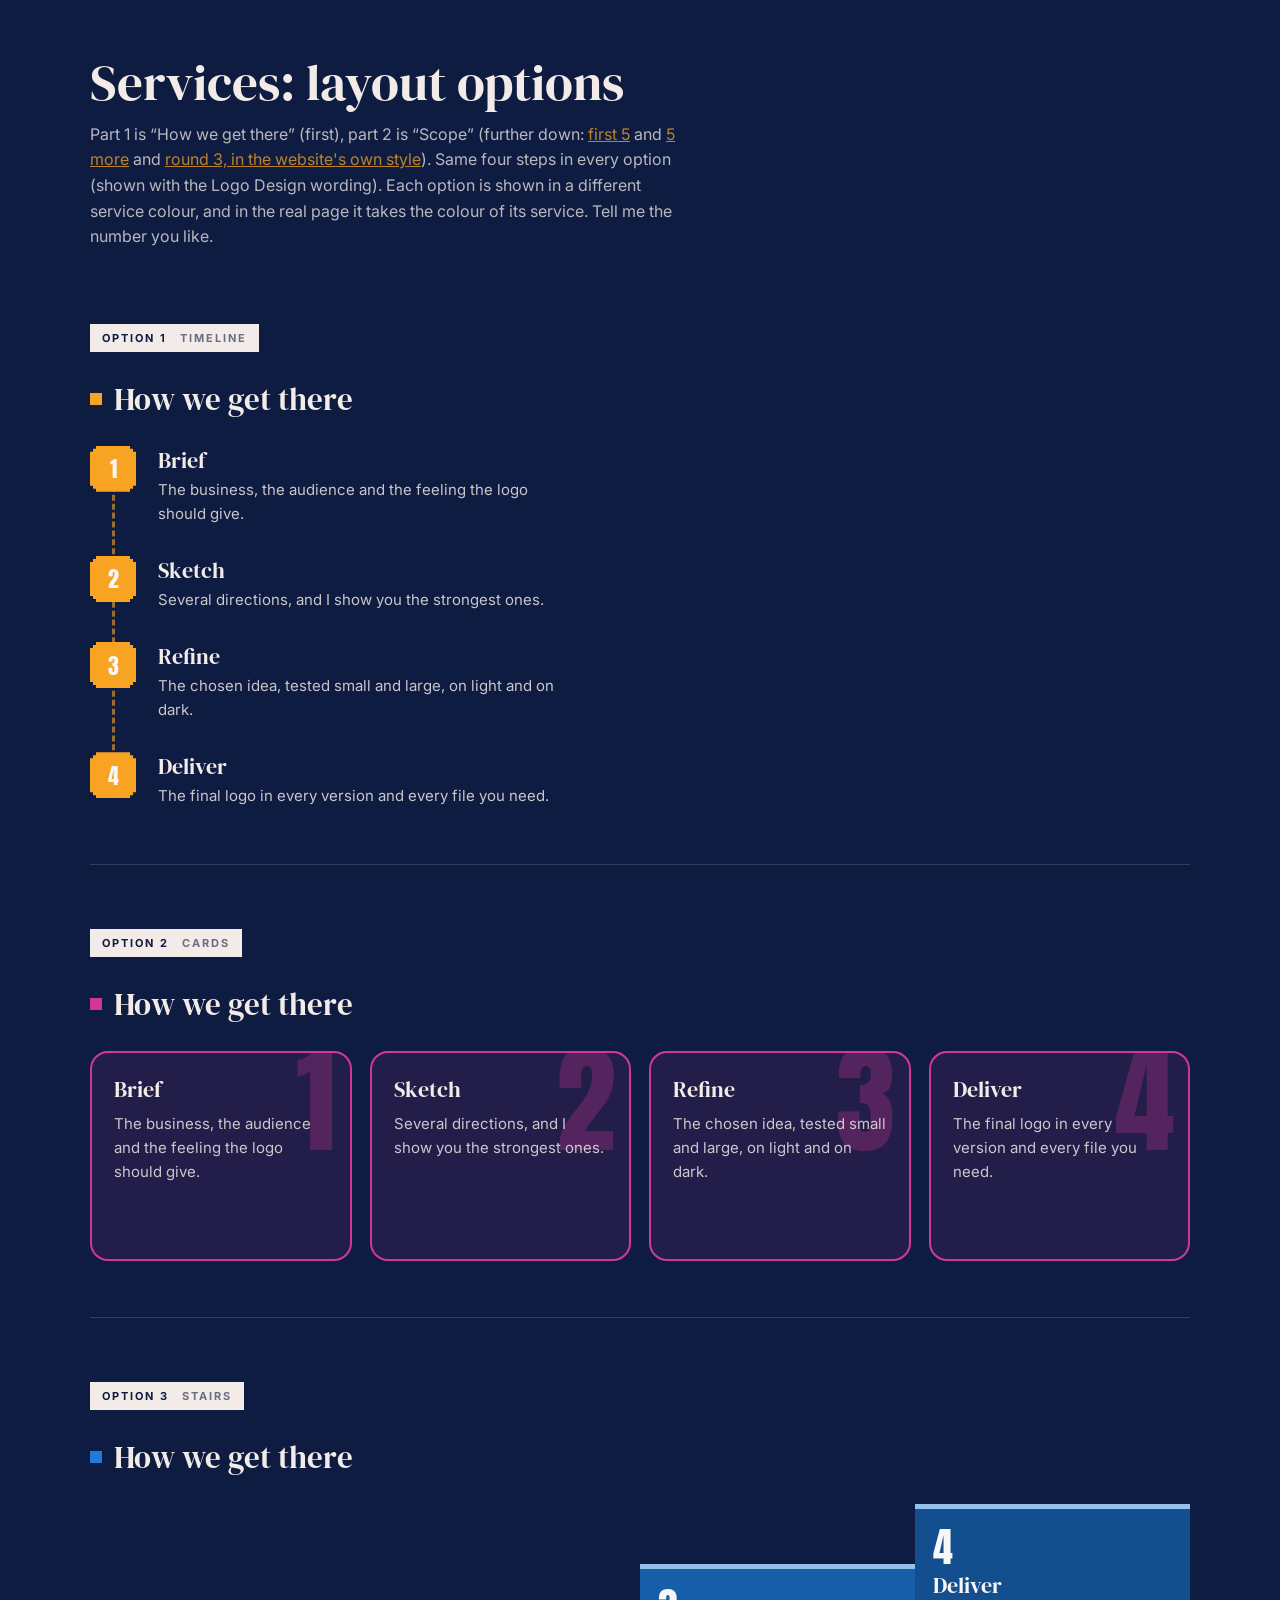
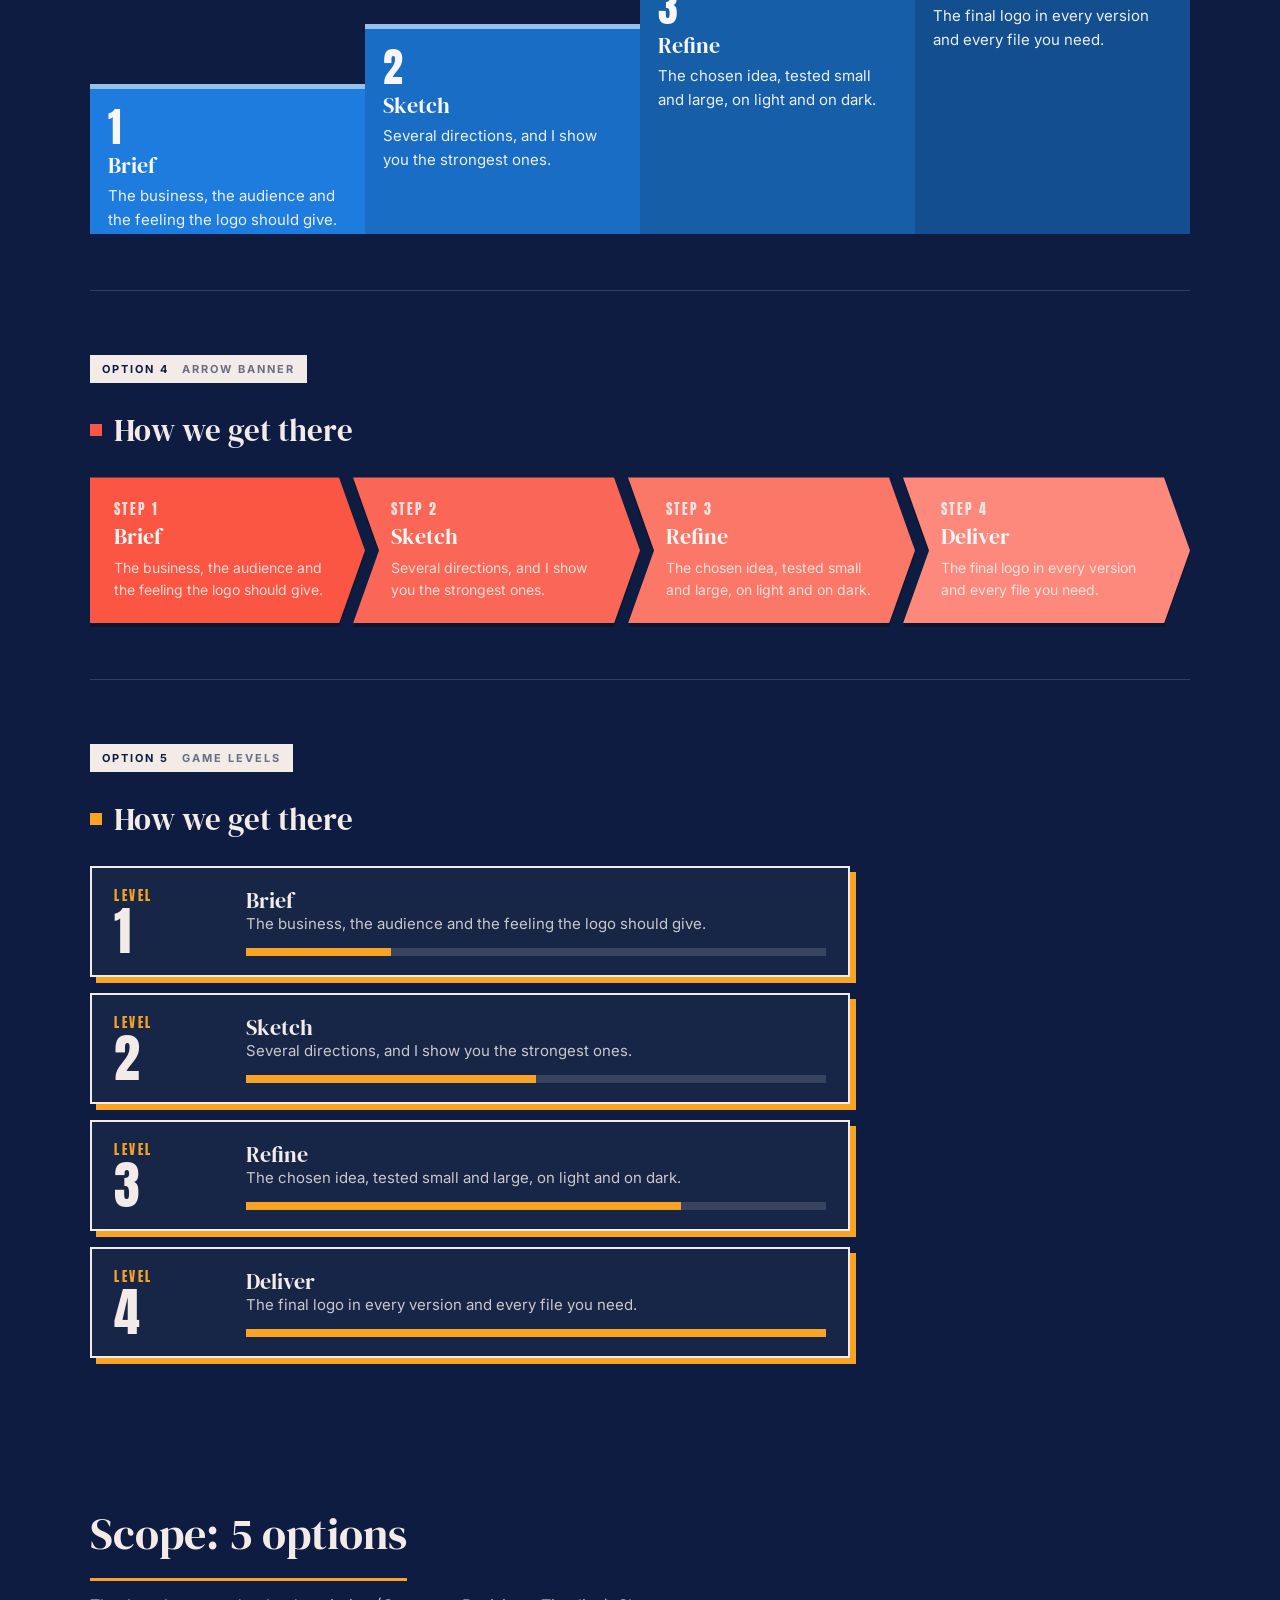
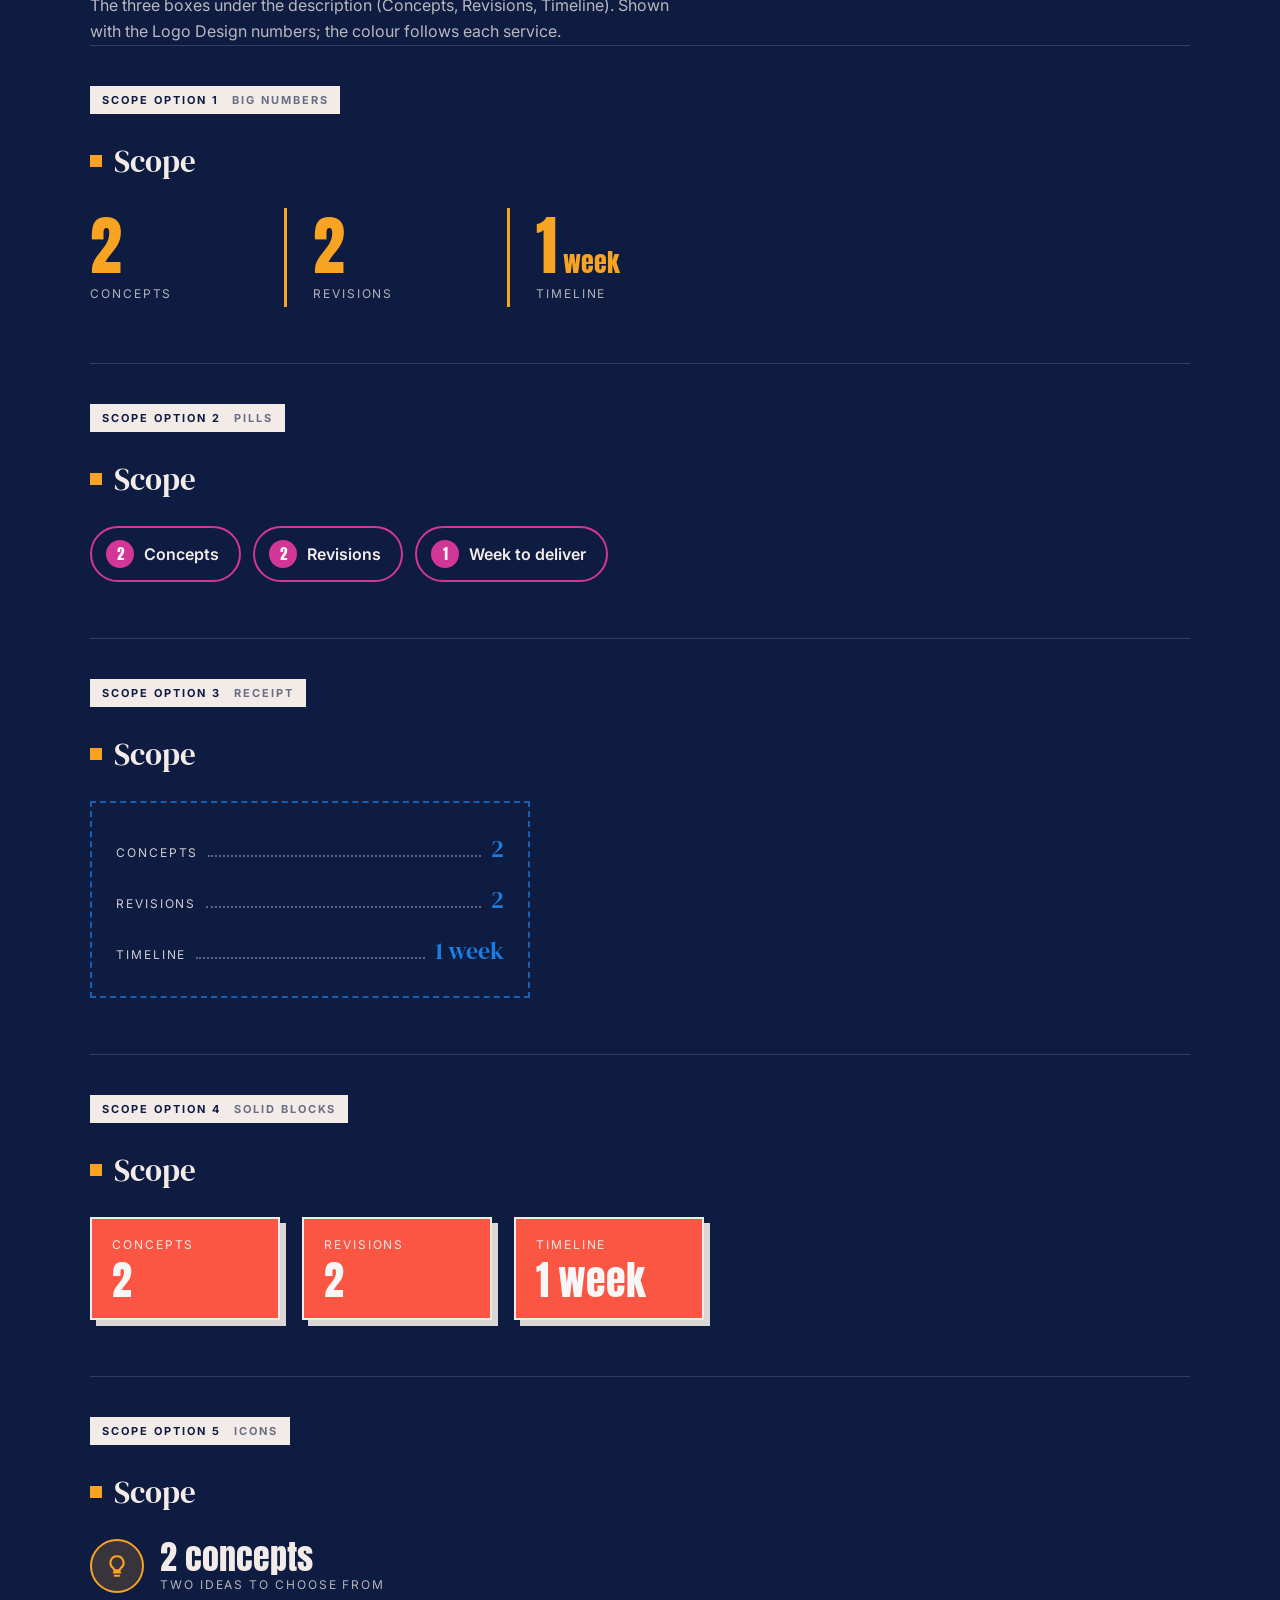
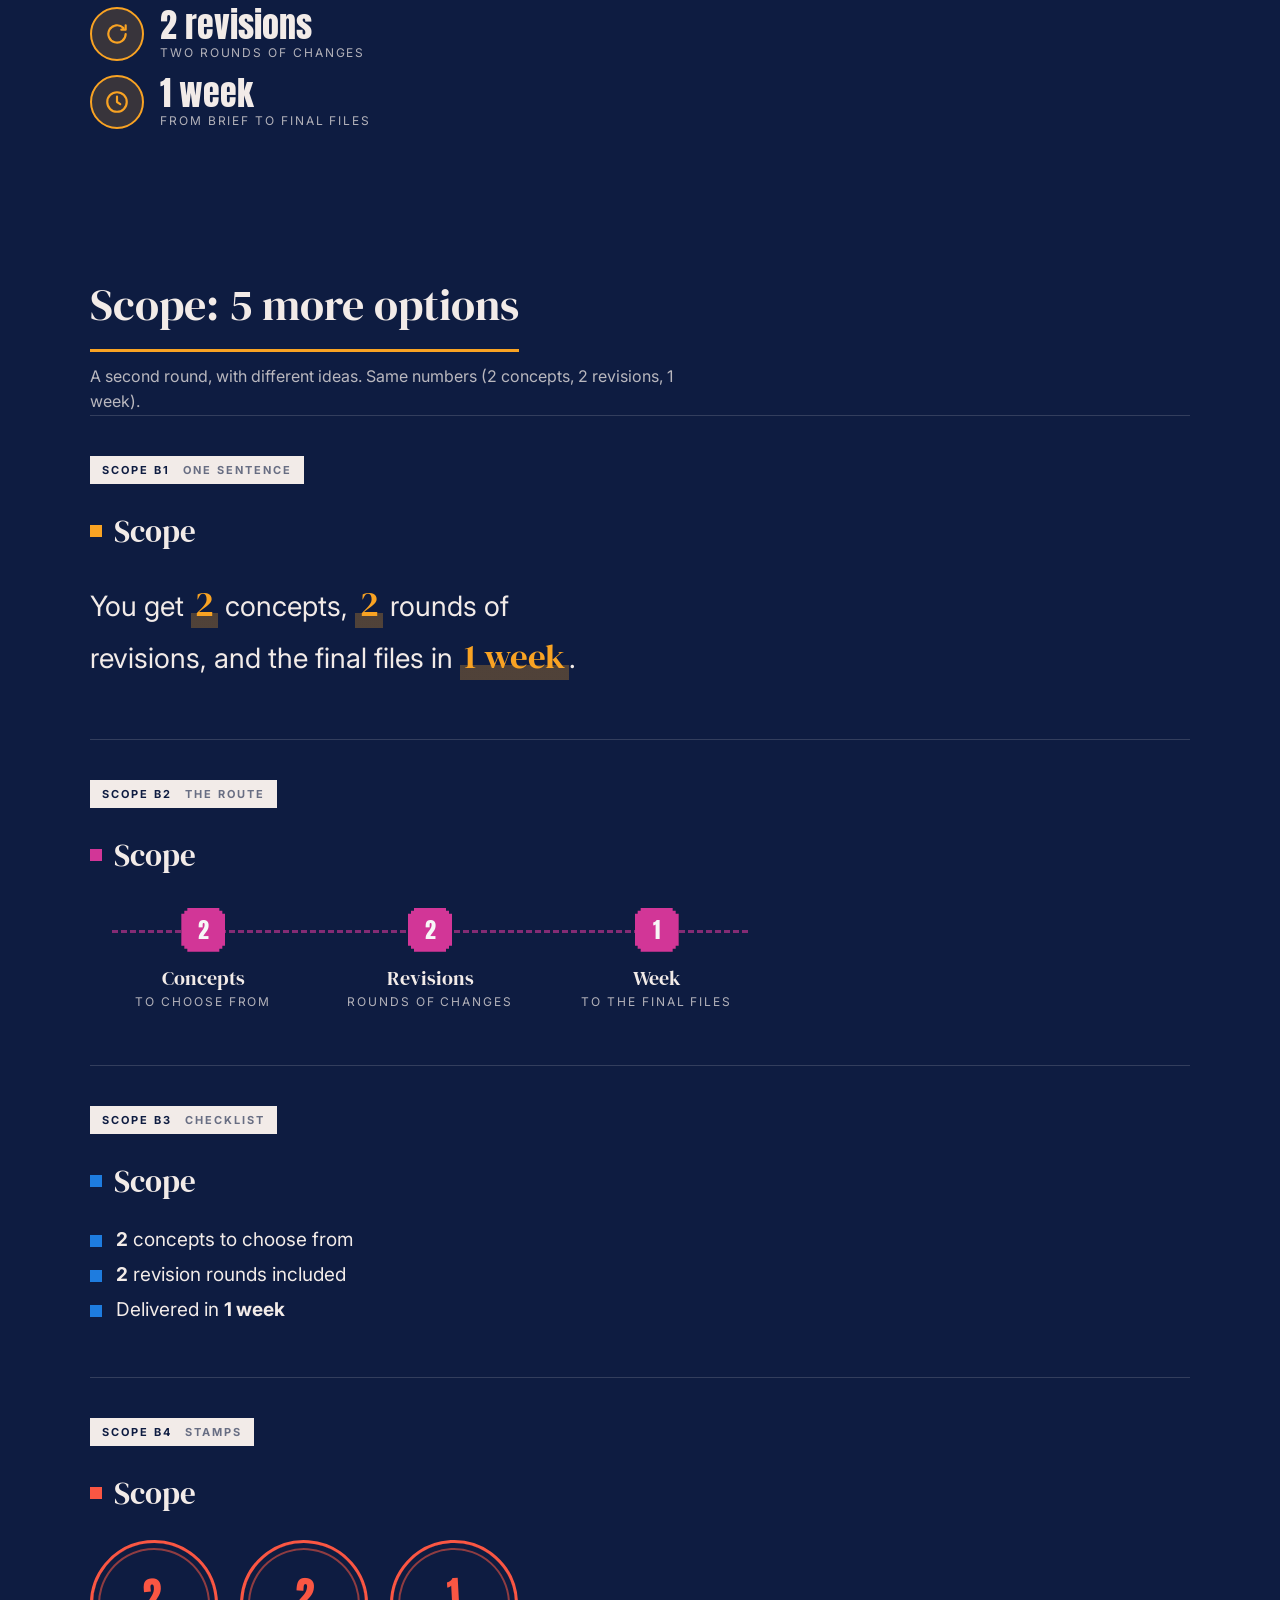
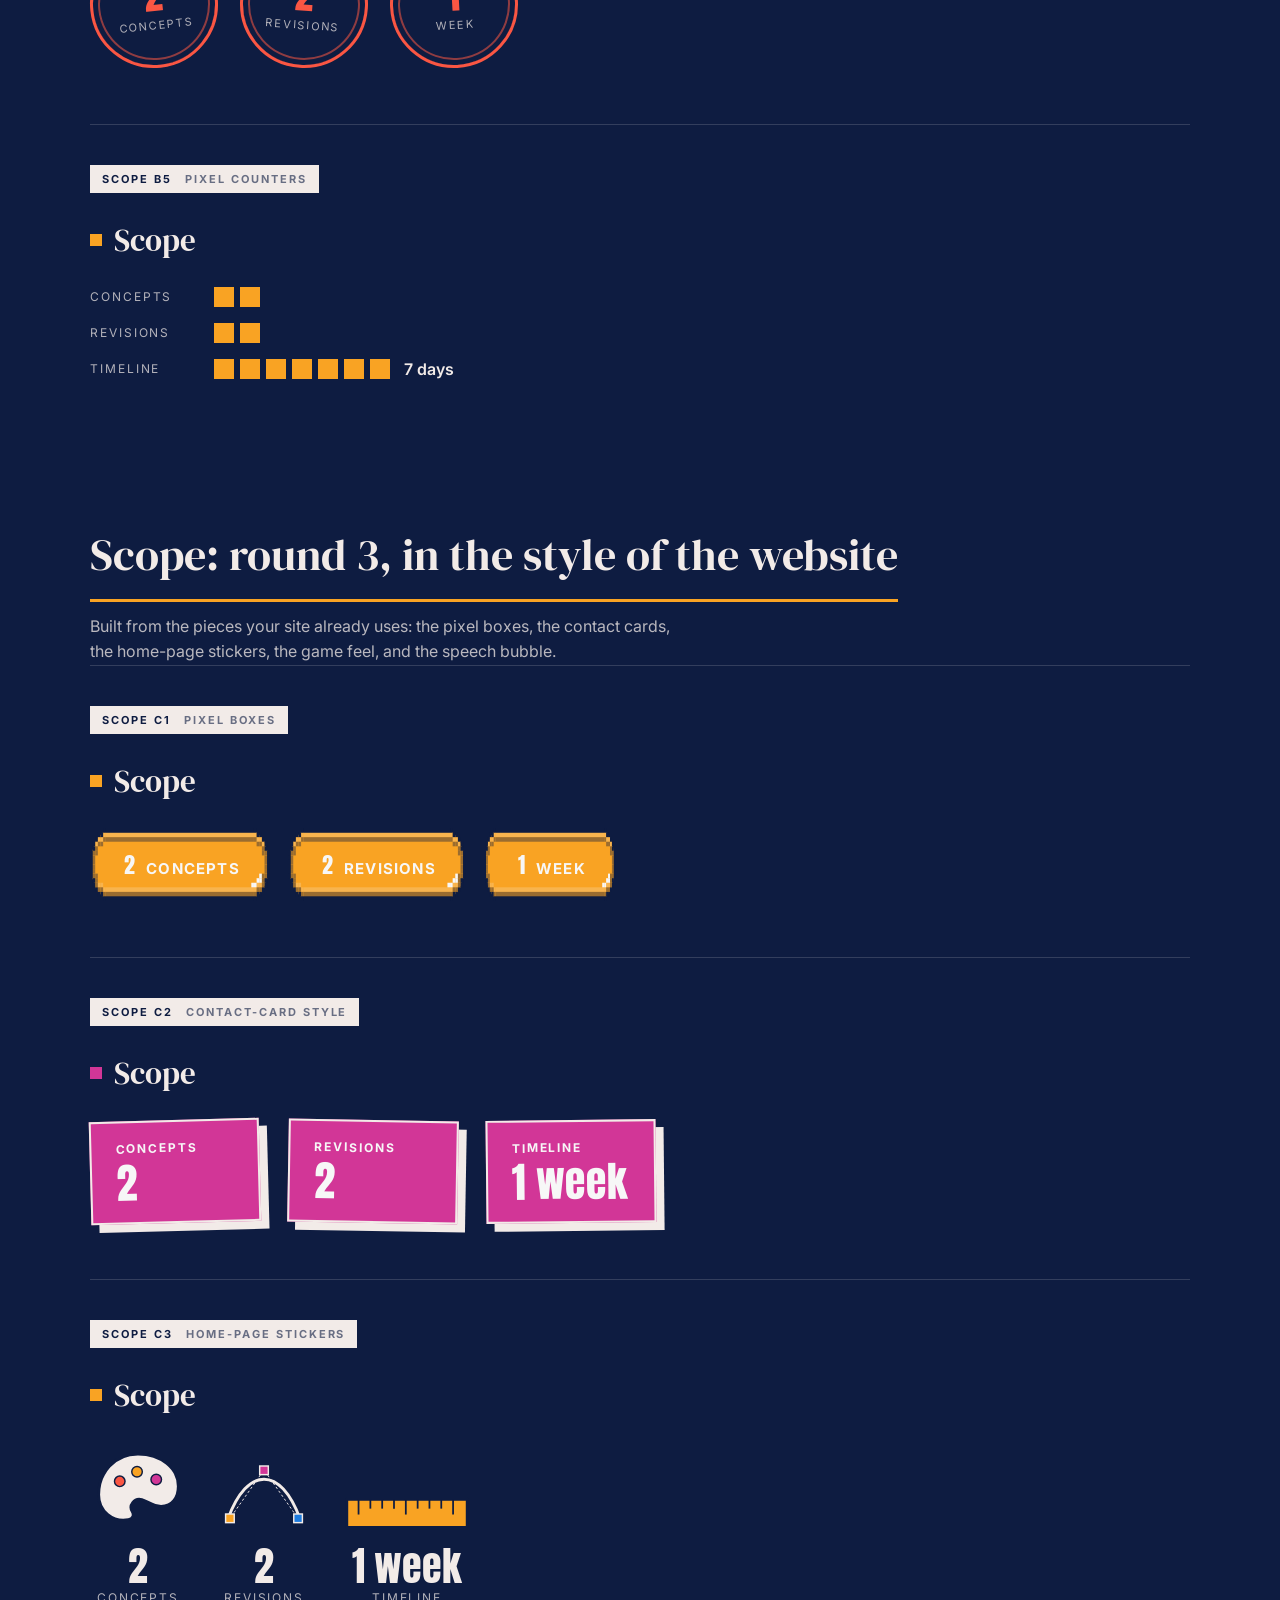
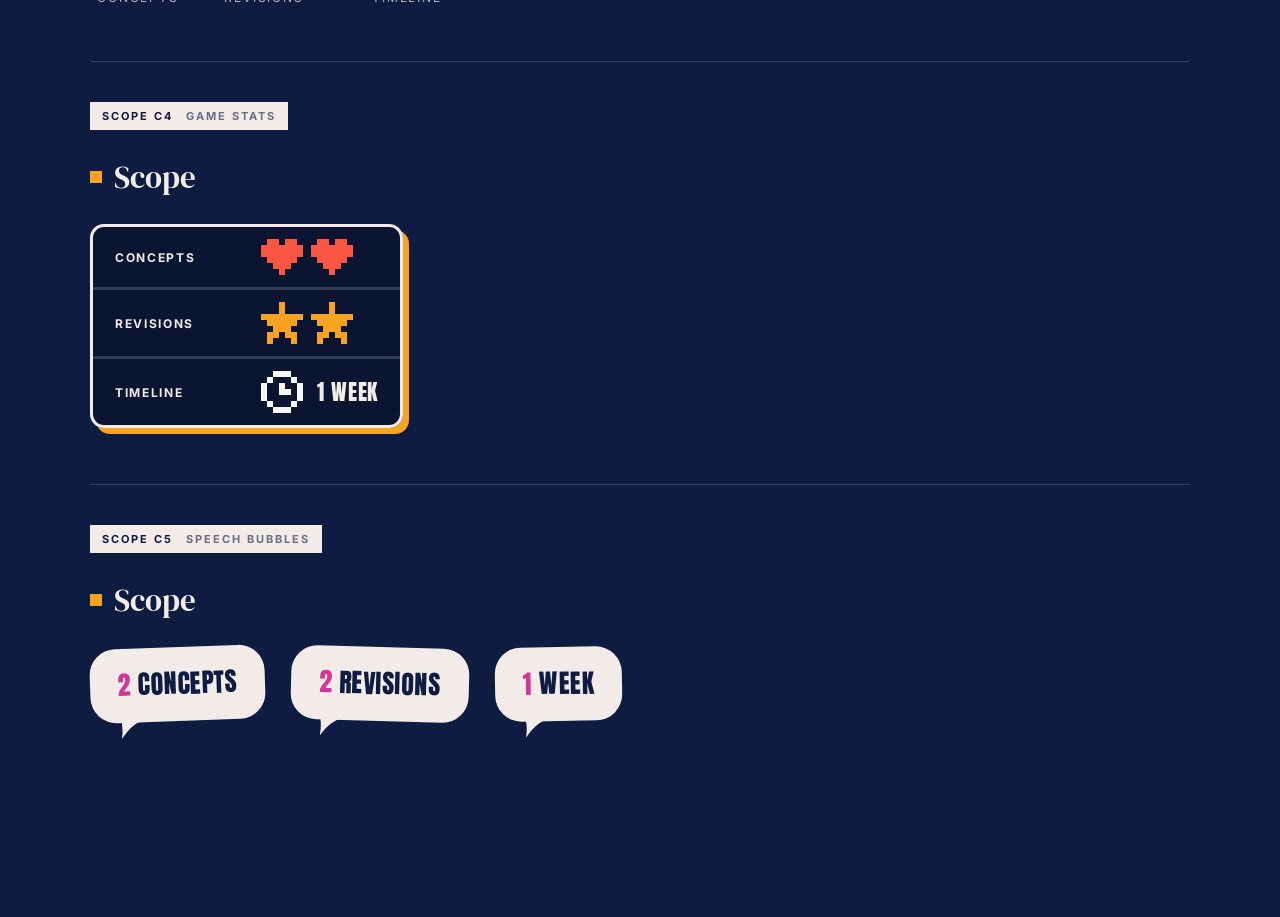
==== commit f697c9e3: "Options page: Scope round 3, built from the website's own pieces Co-Authored-By: Claude Sonnet 5.5 <" ====
--- a/how-we-get-there-options.html
+++ b/how-we-get-there-options.html
@@ -150,13 +150,46 @@
 .e .sq i { width: 20px; height: 20px; background: var(--c); } .e .sq i.off { background: rgba(242,235,232,.14); }
 .e .note { margin-left: 8px; font-weight: 600; }
 @media (max-width: 640px) { .b { flex-direction: column; gap: 18px; } .b::before { display: none; } .e > div { grid-template-columns: 1fr; gap: 6px; } }
+
+/* ===== SCOPE round 3: built from the website's own pieces ===== */
+.r3 { --c: var(--yellow); }
+/* 1 pixel boxes (same art as the service buttons) */
+.p1 { display: flex; flex-wrap: wrap; gap: 18px; }
+.p1 span { padding: 20px 30px 20px 34px; background: var(--box) center/100% 100% no-repeat; color: #F7F7F7; font-weight: 700; font-size: 15px; letter-spacing: .08em; text-transform: uppercase; white-space: nowrap; }
+.p1 b { font-family: 'Anton', sans-serif; font-weight: 400; font-size: 22px; margin-right: 6px; letter-spacing: 0; }
+/* 2 contact-card style */
+.p2 { display: flex; flex-wrap: wrap; gap: 28px; }
+.p2 > div { min-width: 170px; padding: 18px 24px; background: var(--c); color: #F7F7F7; border: 2.5px solid var(--bg); box-shadow: 8px 8px 0 var(--bg); }
+.p2 > div:nth-child(1) { transform: rotate(-1.5deg); } .p2 > div:nth-child(2) { transform: rotate(1deg); } .p2 > div:nth-child(3) { transform: rotate(-.6deg); }
+.p2 .lbl { opacity: 1; font-weight: 700; display: block; } .p2 .big { font-size: 42px; display: block; margin-top: 6px; }
+/* 3 stickers (the real vector shapes from the home page) */
+.p3 { display: flex; flex-wrap: wrap; gap: 30px; align-items: flex-end; }
+.p3 > div { text-align: center; }
+.p3 svg { width: 96px; height: auto; display: block; margin: 0 auto 8px; animation: bob 5s ease-in-out infinite; }
+.p3 > div:nth-child(2) svg { animation-delay: -1.6s; } .p3 > div:nth-child(3) svg { animation-delay: -3.2s; width: 130px; }
+.p3 .big { font-size: 40px; color: var(--bg); display: block; } .p3 .lbl { display: block; margin-top: 4px; }
+@keyframes bob { 50% { transform: translateY(-8px) rotate(2deg); } }
+@media (prefers-reduced-motion: reduce) { .p3 svg { animation: none; } }
+/* 4 game HUD */
+.p4 { display: inline-grid; gap: 0; border: 3px solid var(--bg); border-radius: 14px; background: rgba(0,0,0,.25); box-shadow: 6px 6px 0 var(--c); overflow: hidden; }
+.p4 > div { display: grid; grid-template-columns: 130px auto; align-items: center; gap: 16px; padding: 12px 22px; border-top: 3px solid rgba(242,235,232,.18); }
+.p4 > div:first-child { border-top: 0; }
+.p4 .lbl { opacity: 1; font-weight: 700; letter-spacing: .14em; } .p4 .icons { display: flex; gap: 8px; align-items: center; }
+.p4 .t { font-family: 'Anton', sans-serif; font-size: 22px; letter-spacing: .04em; margin-left: 6px; }
+/* 5 speech bubbles (like the Yalla bubble) */
+.p5 { display: flex; flex-wrap: wrap; gap: 38px 26px; padding-bottom: 20px; }
+.p5 > div { position: relative; padding: 16px 28px 18px; background: var(--bg); color: var(--ink); border-radius: 26px; font-family: 'Anton', sans-serif; font-size: 26px; letter-spacing: .02em; text-transform: uppercase; transform: rotate(-2deg); }
+.p5 > div:nth-child(2) { transform: rotate(1.5deg); } .p5 > div:nth-child(3) { transform: rotate(-1deg); }
+.p5 > div::after { content: ""; position: absolute; left: 30px; bottom: -16px; width: 22px; height: 18px; background: var(--bg); -webkit-mask: url("data:image/svg+xml,%3Csvg xmlns='http://www.w3.org/2000/svg' viewBox='0 0 46 34' preserveAspectRatio='none'%3E%3Cpath d='M0 0H46Q22 6 0 34Q4 16 0 0Z'/%3E%3C/svg%3E") 0 0 / 100% 100% no-repeat; mask: url("data:image/svg+xml,%3Csvg xmlns='http://www.w3.org/2000/svg' viewBox='0 0 46 34' preserveAspectRatio='none'%3E%3Cpath d='M0 0H46Q22 6 0 34Q4 16 0 0Z'/%3E%3C/svg%3E") 0 0 / 100% 100% no-repeat; }
+.p5 b { color: var(--pink); font-weight: 400; }
+@media (max-width: 640px) { .p4 > div { grid-template-columns: 1fr; gap: 6px; } }
 </style>
 </head>
 <body>
 
 <header class="top">
   <h1>Services: layout options</h1>
-  <p>Part 1 is “How we get there” (first), part 2 is “Scope” (further down: <a href="#scope-options" style="color:#F9A323">first 5</a> and <a href="#scope-options-2" style="color:#F9A323">5 more</a>). Same four steps in every option (shown with the Logo Design wording). Each option is shown in a different service colour, and in the real page it takes the colour of its service. Tell me the number you like.</p>
+  <p>Part 1 is “How we get there” (first), part 2 is “Scope” (further down: <a href="#scope-options" style="color:#F9A323">first 5</a> and <a href="#scope-options-2" style="color:#F9A323">5 more</a> and <a href="#scope-options-3" style="color:#F9A323">round 3, in the website's own style</a>). Same four steps in every option (shown with the Logo Design wording). Each option is shown in a different service colour, and in the real page it takes the colour of its service. Tell me the number you like.</p>
 </header>
 
 <section class="opt o1">
@@ -308,5 +341,55 @@
   </div>
 </section>
 
+<div class="part" id="scope-options-3"><h2>Scope: round 3, in the style of the website</h2><p>Built from the pieces your site already uses: the pixel boxes, the contact cards, the home-page stickers, the game feel, and the speech bubble.</p></div>
+
+<section class="opt sc r3" style="--box:url(assets/box-orange.svg)">
+  <span class="tag">Scope C1 <em>Pixel boxes</em></span>
+  <h3 class="sub">Scope</h3>
+  <div class="p1"><span><b>2</b> Concepts</span><span><b>2</b> Revisions</span><span><b>1</b> Week</span></div>
+</section>
+
+<section class="opt sc r3" style="--c: var(--pink)">
+  <span class="tag">Scope C2 <em>Contact-card style</em></span>
+  <h3 class="sub">Scope</h3>
+  <div class="p2">
+    <div><span class="lbl">CONCEPTS</span><span class="big">2</span></div>
+    <div><span class="lbl">REVISIONS</span><span class="big">2</span></div>
+    <div><span class="lbl">TIMELINE</span><span class="big">1 week</span></div>
+  </div>
+</section>
+
+<section class="opt sc r3">
+  <span class="tag">Scope C3 <em>Home-page stickers</em></span>
+  <h3 class="sub">Scope</h3>
+  <div class="p3">
+    <div>
+      <svg viewBox="0 0 200 200" xmlns="http://www.w3.org/2000/svg"><path d="M100 25 C 50 25, 18 65, 18 110 C 18 145, 48 168, 80 162 C 90 160, 92 152, 88 145 C 80 132, 92 116, 108 120 C 122 124, 130 134, 148 134 C 172 134, 184 115, 184 92 C 184 55, 148 25, 100 25 Z" fill="#F2EBE8" stroke="#0E1C41" stroke-width="6" stroke-linejoin="round"/><circle cx="62" cy="82" r="11" fill="#FA5643" stroke="#0E1C41" stroke-width="3"/><circle cx="98" cy="62" r="11" fill="#F9A323" stroke="#0E1C41" stroke-width="3"/><circle cx="138" cy="78" r="11" fill="#D23697" stroke="#0E1C41" stroke-width="3"/></svg>
+      <span class="big">2</span><span class="lbl">Concepts</span></div>
+    <div>
+      <svg viewBox="0 0 200 200" xmlns="http://www.w3.org/2000/svg"><path d="M25 160 C 65 50, 135 50, 175 160" fill="none" stroke="#F2EBE8" stroke-width="6" stroke-linecap="round"/><line x1="32" y1="155" x2="100" y2="58" stroke="#F2EBE8" stroke-width="2" stroke-dasharray="5,5"/><line x1="168" y1="155" x2="100" y2="58" stroke="#F2EBE8" stroke-width="2" stroke-dasharray="5,5"/><rect x="20" y="150" width="18" height="18" fill="#F9A323" stroke="#F2EBE8" stroke-width="3"/><rect x="91" y="50" width="18" height="18" fill="#D23697" stroke="#F2EBE8" stroke-width="3"/><rect x="162" y="150" width="18" height="18" fill="#1E7CDF" stroke="#F2EBE8" stroke-width="3"/></svg>
+      <span class="big">2</span><span class="lbl">Revisions</span></div>
+    <div>
+      <svg viewBox="0 0 220 90" xmlns="http://www.w3.org/2000/svg"><rect x="8" y="24" width="204" height="48" fill="#F9A323" stroke="#0E1C41" stroke-width="5" stroke-linejoin="round"/><g stroke="#0E1C41" stroke-width="3"><line x1="28" y1="24" x2="28" y2="50"/><line x1="48" y1="24" x2="48" y2="40"/><line x1="68" y1="24" x2="68" y2="40"/><line x1="88" y1="24" x2="88" y2="40"/><line x1="108" y1="24" x2="108" y2="50"/><line x1="128" y1="24" x2="128" y2="40"/><line x1="148" y1="24" x2="148" y2="40"/><line x1="168" y1="24" x2="168" y2="40"/><line x1="188" y1="24" x2="188" y2="50"/></g></svg>
+      <span class="big">1 week</span><span class="lbl">Timeline</span></div>
+  </div>
+</section>
+
+<section class="opt sc r3">
+  <span class="tag">Scope C4 <em>Game stats</em></span>
+  <h3 class="sub">Scope</h3>
+  <div class="p4">
+    <div><span class="lbl">CONCEPTS</span><span class="icons"><svg viewBox="0 0 7 6" width="42" height="36" shape-rendering="crispEdges" aria-hidden="true"><rect x="1" y="0" width="1" height="1" fill="#FA5643"/><rect x="2" y="0" width="1" height="1" fill="#FA5643"/><rect x="4" y="0" width="1" height="1" fill="#FA5643"/><rect x="5" y="0" width="1" height="1" fill="#FA5643"/><rect x="0" y="1" width="1" height="1" fill="#FA5643"/><rect x="1" y="1" width="1" height="1" fill="#FA5643"/><rect x="2" y="1" width="1" height="1" fill="#FA5643"/><rect x="3" y="1" width="1" height="1" fill="#FA5643"/><rect x="4" y="1" width="1" height="1" fill="#FA5643"/><rect x="5" y="1" width="1" height="1" fill="#FA5643"/><rect x="6" y="1" width="1" height="1" fill="#FA5643"/><rect x="0" y="2" width="1" height="1" fill="#FA5643"/><rect x="1" y="2" width="1" height="1" fill="#FA5643"/><rect x="2" y="2" width="1" height="1" fill="#FA5643"/><rect x="3" y="2" width="1" height="1" fill="#FA5643"/><rect x="4" y="2" width="1" height="1" fill="#FA5643"/><rect x="5" y="2" width="1" height="1" fill="#FA5643"/><rect x="6" y="2" width="1" height="1" fill="#FA5643"/><rect x="1" y="3" width="1" height="1" fill="#FA5643"/><rect x="2" y="3" width="1" height="1" fill="#FA5643"/><rect x="3" y="3" width="1" height="1" fill="#FA5643"/><rect x="4" y="3" width="1" height="1" fill="#FA5643"/><rect x="5" y="3" width="1" height="1" fill="#FA5643"/><rect x="2" y="4" width="1" height="1" fill="#FA5643"/><rect x="3" y="4" width="1" height="1" fill="#FA5643"/><rect x="4" y="4" width="1" height="1" fill="#FA5643"/><rect x="3" y="5" width="1" height="1" fill="#FA5643"/></svg><svg viewBox="0 0 7 6" width="42" height="36" shape-rendering="crispEdges" aria-hidden="true"><rect x="1" y="0" width="1" height="1" fill="#FA5643"/><rect x="2" y="0" width="1" height="1" fill="#FA5643"/><rect x="4" y="0" width="1" height="1" fill="#FA5643"/><rect x="5" y="0" width="1" height="1" fill="#FA5643"/><rect x="0" y="1" width="1" height="1" fill="#FA5643"/><rect x="1" y="1" width="1" height="1" fill="#FA5643"/><rect x="2" y="1" width="1" height="1" fill="#FA5643"/><rect x="3" y="1" width="1" height="1" fill="#FA5643"/><rect x="4" y="1" width="1" height="1" fill="#FA5643"/><rect x="5" y="1" width="1" height="1" fill="#FA5643"/><rect x="6" y="1" width="1" height="1" fill="#FA5643"/><rect x="0" y="2" width="1" height="1" fill="#FA5643"/><rect x="1" y="2" width="1" height="1" fill="#FA5643"/><rect x="2" y="2" width="1" height="1" fill="#FA5643"/><rect x="3" y="2" width="1" height="1" fill="#FA5643"/><rect x="4" y="2" width="1" height="1" fill="#FA5643"/><rect x="5" y="2" width="1" height="1" fill="#FA5643"/><rect x="6" y="2" width="1" height="1" fill="#FA5643"/><rect x="1" y="3" width="1" height="1" fill="#FA5643"/><rect x="2" y="3" width="1" height="1" fill="#FA5643"/><rect x="3" y="3" width="1" height="1" fill="#FA5643"/><rect x="4" y="3" width="1" height="1" fill="#FA5643"/><rect x="5" y="3" width="1" height="1" fill="#FA5643"/><rect x="2" y="4" width="1" height="1" fill="#FA5643"/><rect x="3" y="4" width="1" height="1" fill="#FA5643"/><rect x="4" y="4" width="1" height="1" fill="#FA5643"/><rect x="3" y="5" width="1" height="1" fill="#FA5643"/></svg></span></div>
+    <div><span class="lbl">REVISIONS</span><span class="icons"><svg viewBox="0 0 7 7" width="42" height="42" shape-rendering="crispEdges" aria-hidden="true"><rect x="3" y="0" width="1" height="1" fill="#F9A323"/><rect x="3" y="1" width="1" height="1" fill="#F9A323"/><rect x="0" y="2" width="1" height="1" fill="#F9A323"/><rect x="1" y="2" width="1" height="1" fill="#F9A323"/><rect x="2" y="2" width="1" height="1" fill="#F9A323"/><rect x="3" y="2" width="1" height="1" fill="#F9A323"/><rect x="4" y="2" width="1" height="1" fill="#F9A323"/><rect x="5" y="2" width="1" height="1" fill="#F9A323"/><rect x="6" y="2" width="1" height="1" fill="#F9A323"/><rect x="1" y="3" width="1" height="1" fill="#F9A323"/><rect x="2" y="3" width="1" height="1" fill="#F9A323"/><rect x="3" y="3" width="1" height="1" fill="#F9A323"/><rect x="4" y="3" width="1" height="1" fill="#F9A323"/><rect x="5" y="3" width="1" height="1" fill="#F9A323"/><rect x="2" y="4" width="1" height="1" fill="#F9A323"/><rect x="3" y="4" width="1" height="1" fill="#F9A323"/><rect x="4" y="4" width="1" height="1" fill="#F9A323"/><rect x="1" y="5" width="1" height="1" fill="#F9A323"/><rect x="2" y="5" width="1" height="1" fill="#F9A323"/><rect x="4" y="5" width="1" height="1" fill="#F9A323"/><rect x="5" y="5" width="1" height="1" fill="#F9A323"/><rect x="1" y="6" width="1" height="1" fill="#F9A323"/><rect x="5" y="6" width="1" height="1" fill="#F9A323"/></svg><svg viewBox="0 0 7 7" width="42" height="42" shape-rendering="crispEdges" aria-hidden="true"><rect x="3" y="0" width="1" height="1" fill="#F9A323"/><rect x="3" y="1" width="1" height="1" fill="#F9A323"/><rect x="0" y="2" width="1" height="1" fill="#F9A323"/><rect x="1" y="2" width="1" height="1" fill="#F9A323"/><rect x="2" y="2" width="1" height="1" fill="#F9A323"/><rect x="3" y="2" width="1" height="1" fill="#F9A323"/><rect x="4" y="2" width="1" height="1" fill="#F9A323"/><rect x="5" y="2" width="1" height="1" fill="#F9A323"/><rect x="6" y="2" width="1" height="1" fill="#F9A323"/><rect x="1" y="3" width="1" height="1" fill="#F9A323"/><rect x="2" y="3" width="1" height="1" fill="#F9A323"/><rect x="3" y="3" width="1" height="1" fill="#F9A323"/><rect x="4" y="3" width="1" height="1" fill="#F9A323"/><rect x="5" y="3" width="1" height="1" fill="#F9A323"/><rect x="2" y="4" width="1" height="1" fill="#F9A323"/><rect x="3" y="4" width="1" height="1" fill="#F9A323"/><rect x="4" y="4" width="1" height="1" fill="#F9A323"/><rect x="1" y="5" width="1" height="1" fill="#F9A323"/><rect x="2" y="5" width="1" height="1" fill="#F9A323"/><rect x="4" y="5" width="1" height="1" fill="#F9A323"/><rect x="5" y="5" width="1" height="1" fill="#F9A323"/><rect x="1" y="6" width="1" height="1" fill="#F9A323"/><rect x="5" y="6" width="1" height="1" fill="#F9A323"/></svg></span></div>
+    <div><span class="lbl">TIMELINE</span><span class="icons"><svg viewBox="0 0 7 7" width="42" height="42" shape-rendering="crispEdges" aria-hidden="true"><rect x="2" y="0" width="1" height="1" fill="#F7F7F7"/><rect x="3" y="0" width="1" height="1" fill="#F7F7F7"/><rect x="4" y="0" width="1" height="1" fill="#F7F7F7"/><rect x="1" y="1" width="1" height="1" fill="#F7F7F7"/><rect x="5" y="1" width="1" height="1" fill="#F7F7F7"/><rect x="0" y="2" width="1" height="1" fill="#F7F7F7"/><rect x="3" y="2" width="1" height="1" fill="#F7F7F7"/><rect x="6" y="2" width="1" height="1" fill="#F7F7F7"/><rect x="0" y="3" width="1" height="1" fill="#F7F7F7"/><rect x="3" y="3" width="1" height="1" fill="#F7F7F7"/><rect x="4" y="3" width="1" height="1" fill="#F7F7F7"/><rect x="6" y="3" width="1" height="1" fill="#F7F7F7"/><rect x="0" y="4" width="1" height="1" fill="#F7F7F7"/><rect x="6" y="4" width="1" height="1" fill="#F7F7F7"/><rect x="1" y="5" width="1" height="1" fill="#F7F7F7"/><rect x="5" y="5" width="1" height="1" fill="#F7F7F7"/><rect x="2" y="6" width="1" height="1" fill="#F7F7F7"/><rect x="3" y="6" width="1" height="1" fill="#F7F7F7"/><rect x="4" y="6" width="1" height="1" fill="#F7F7F7"/></svg><span class="t">1 WEEK</span></span></div>
+  </div>
+</section>
+
+<section class="opt sc r3">
+  <span class="tag">Scope C5 <em>Speech bubbles</em></span>
+  <h3 class="sub">Scope</h3>
+  <div class="p5"><div><b>2</b> concepts</div><div><b>2</b> revisions</div><div><b>1</b> week</div></div>
+</section>
+
 </body>
 </html>
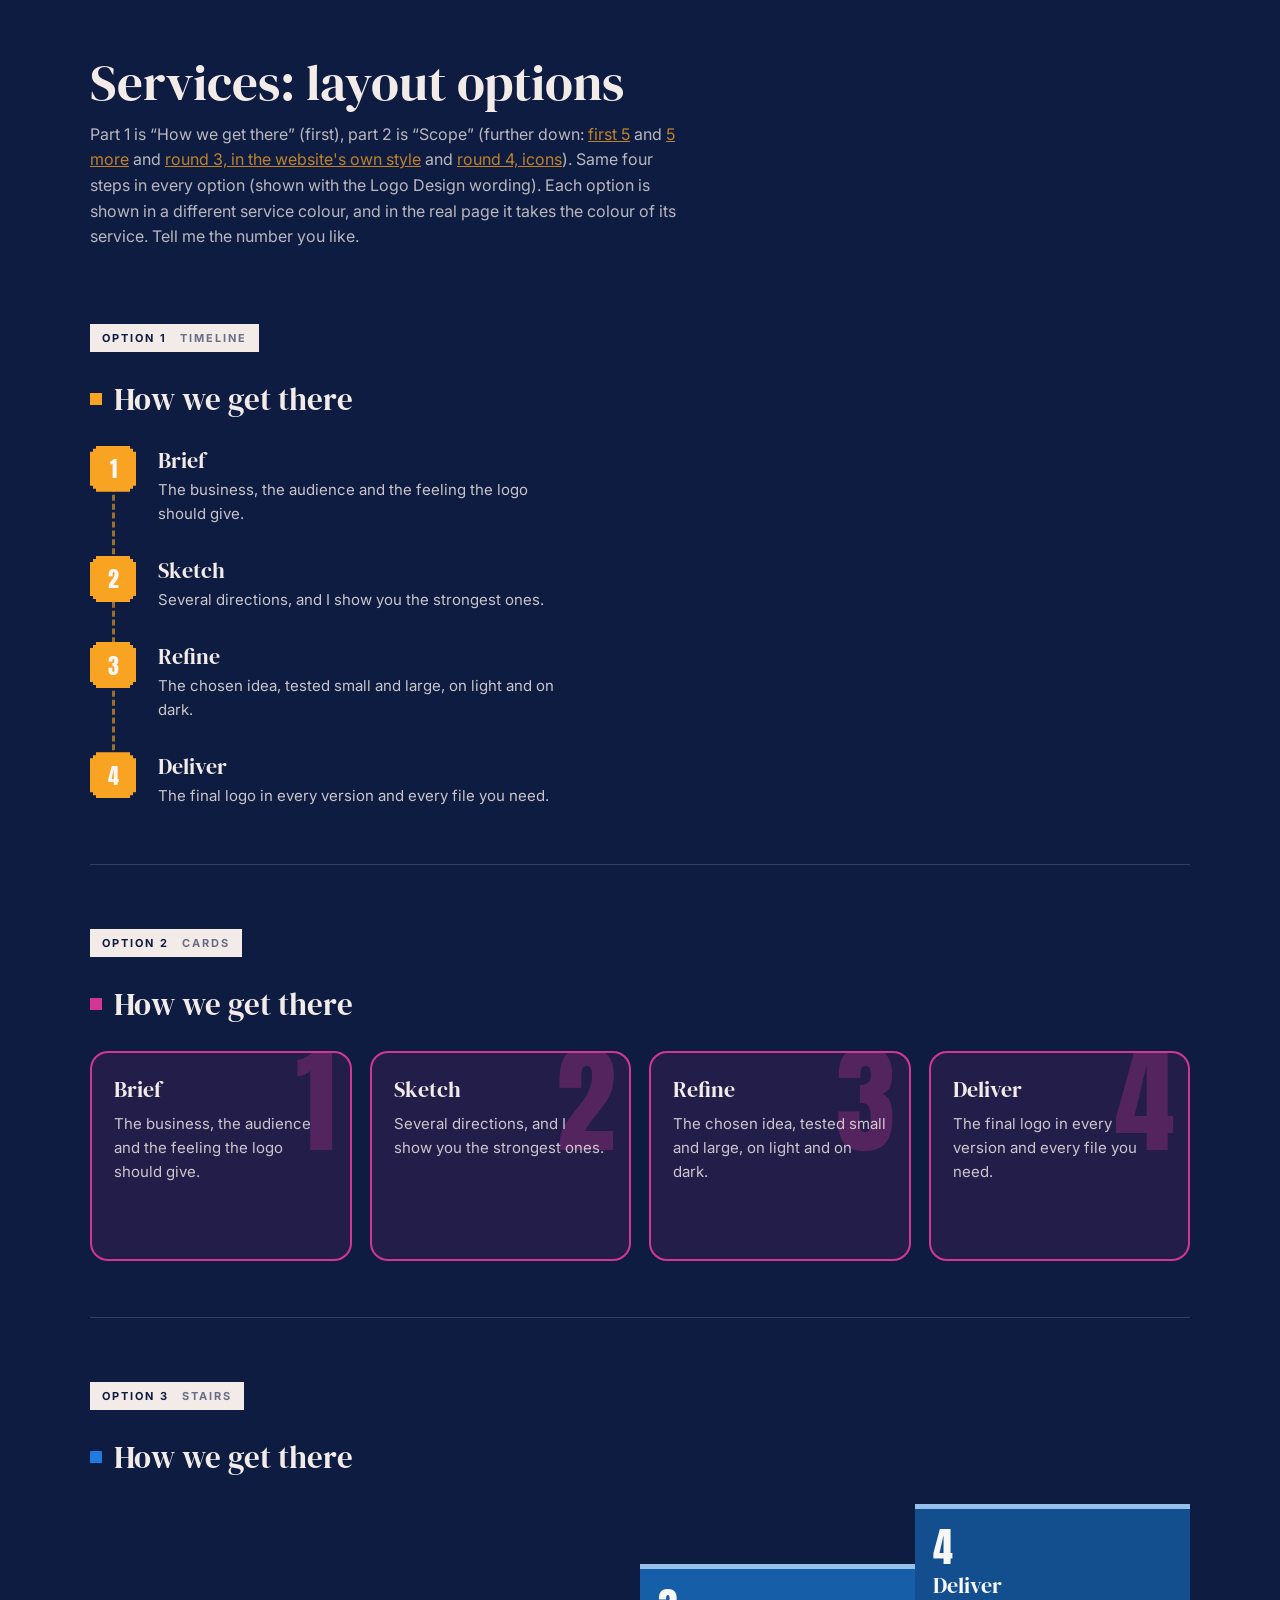
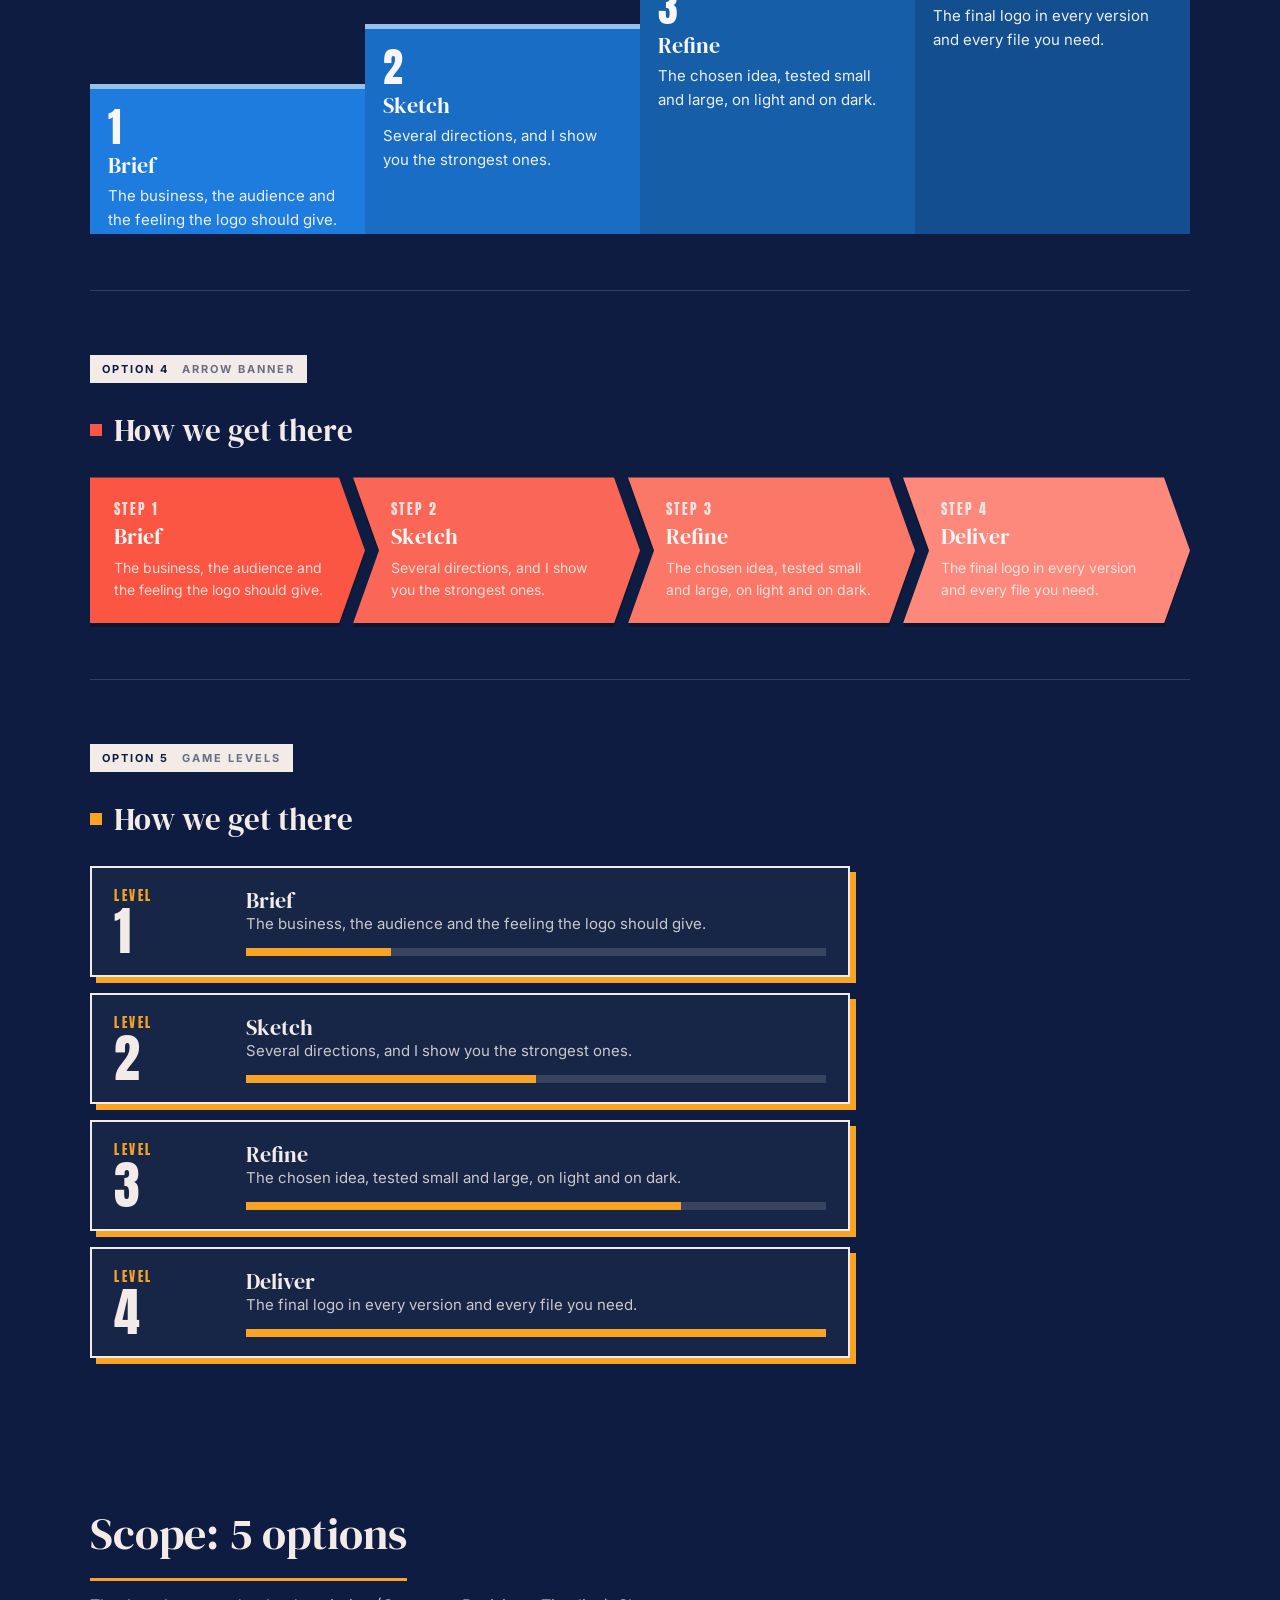
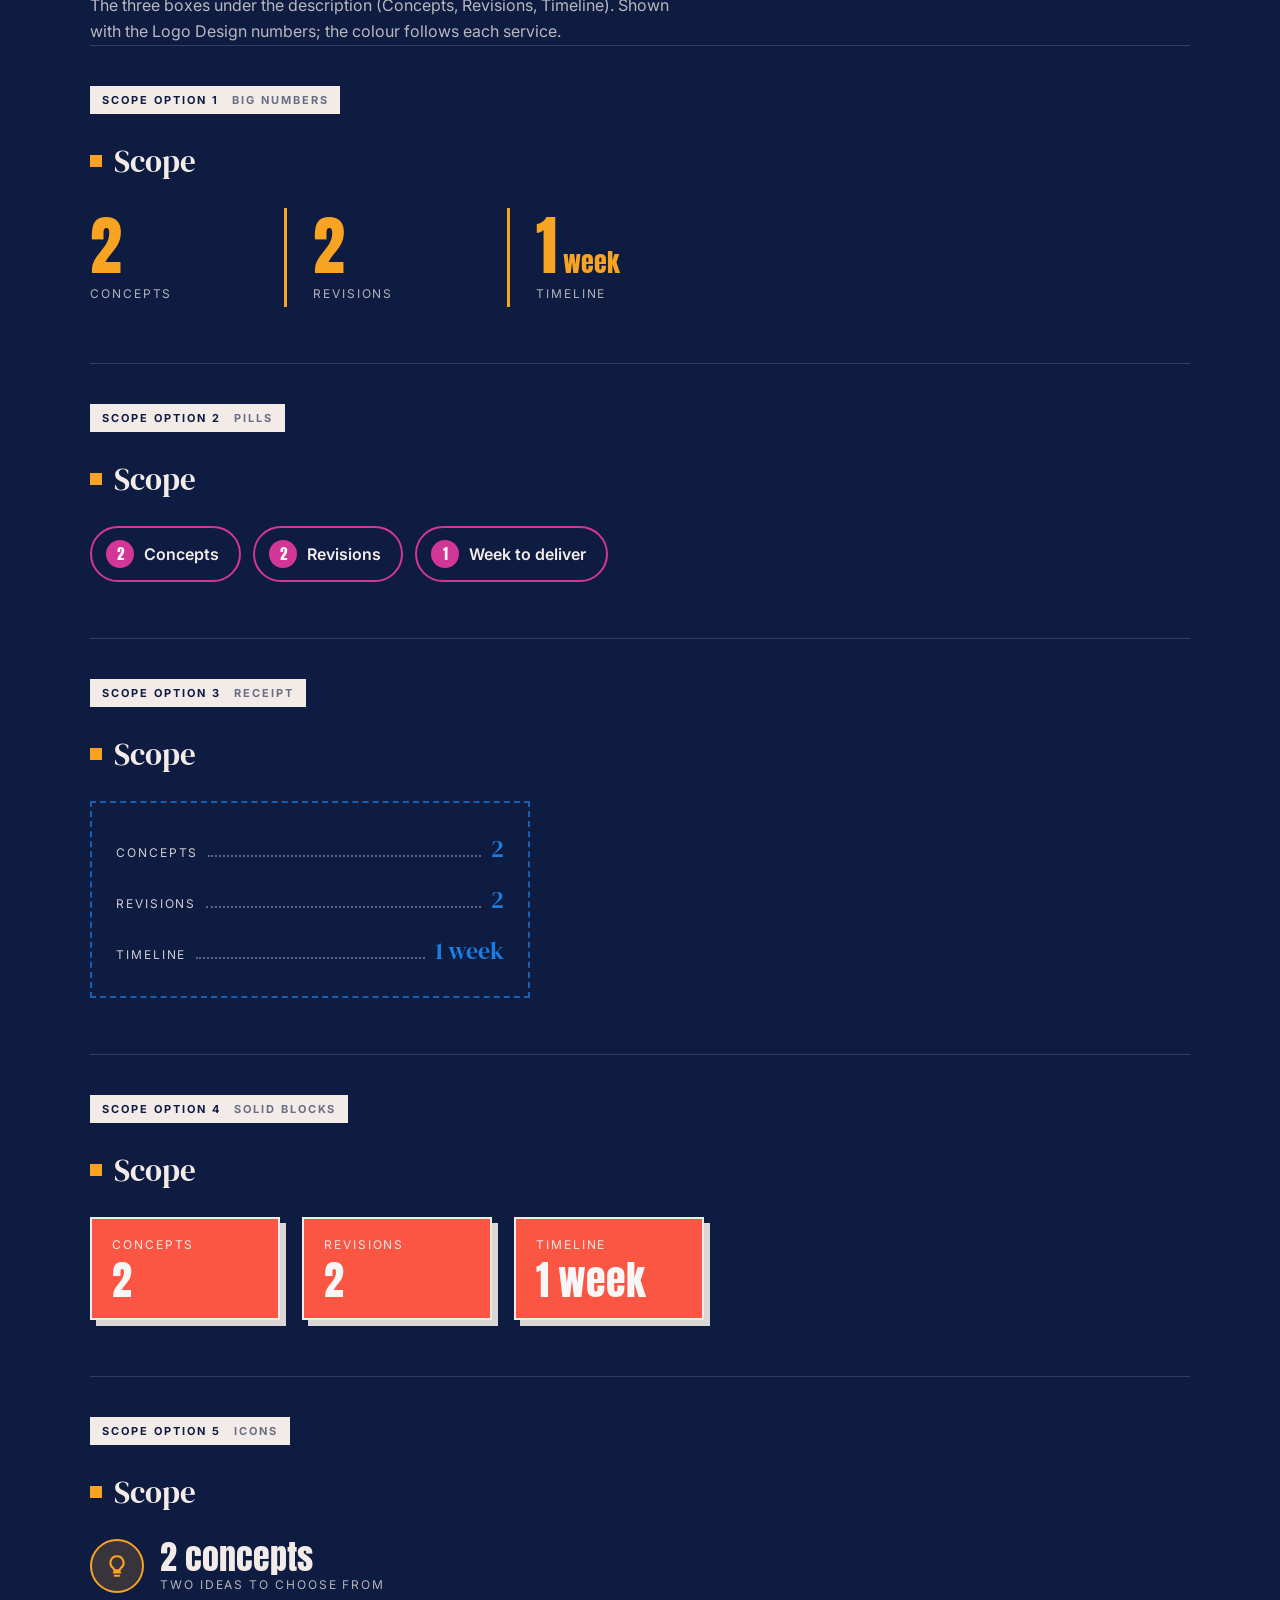
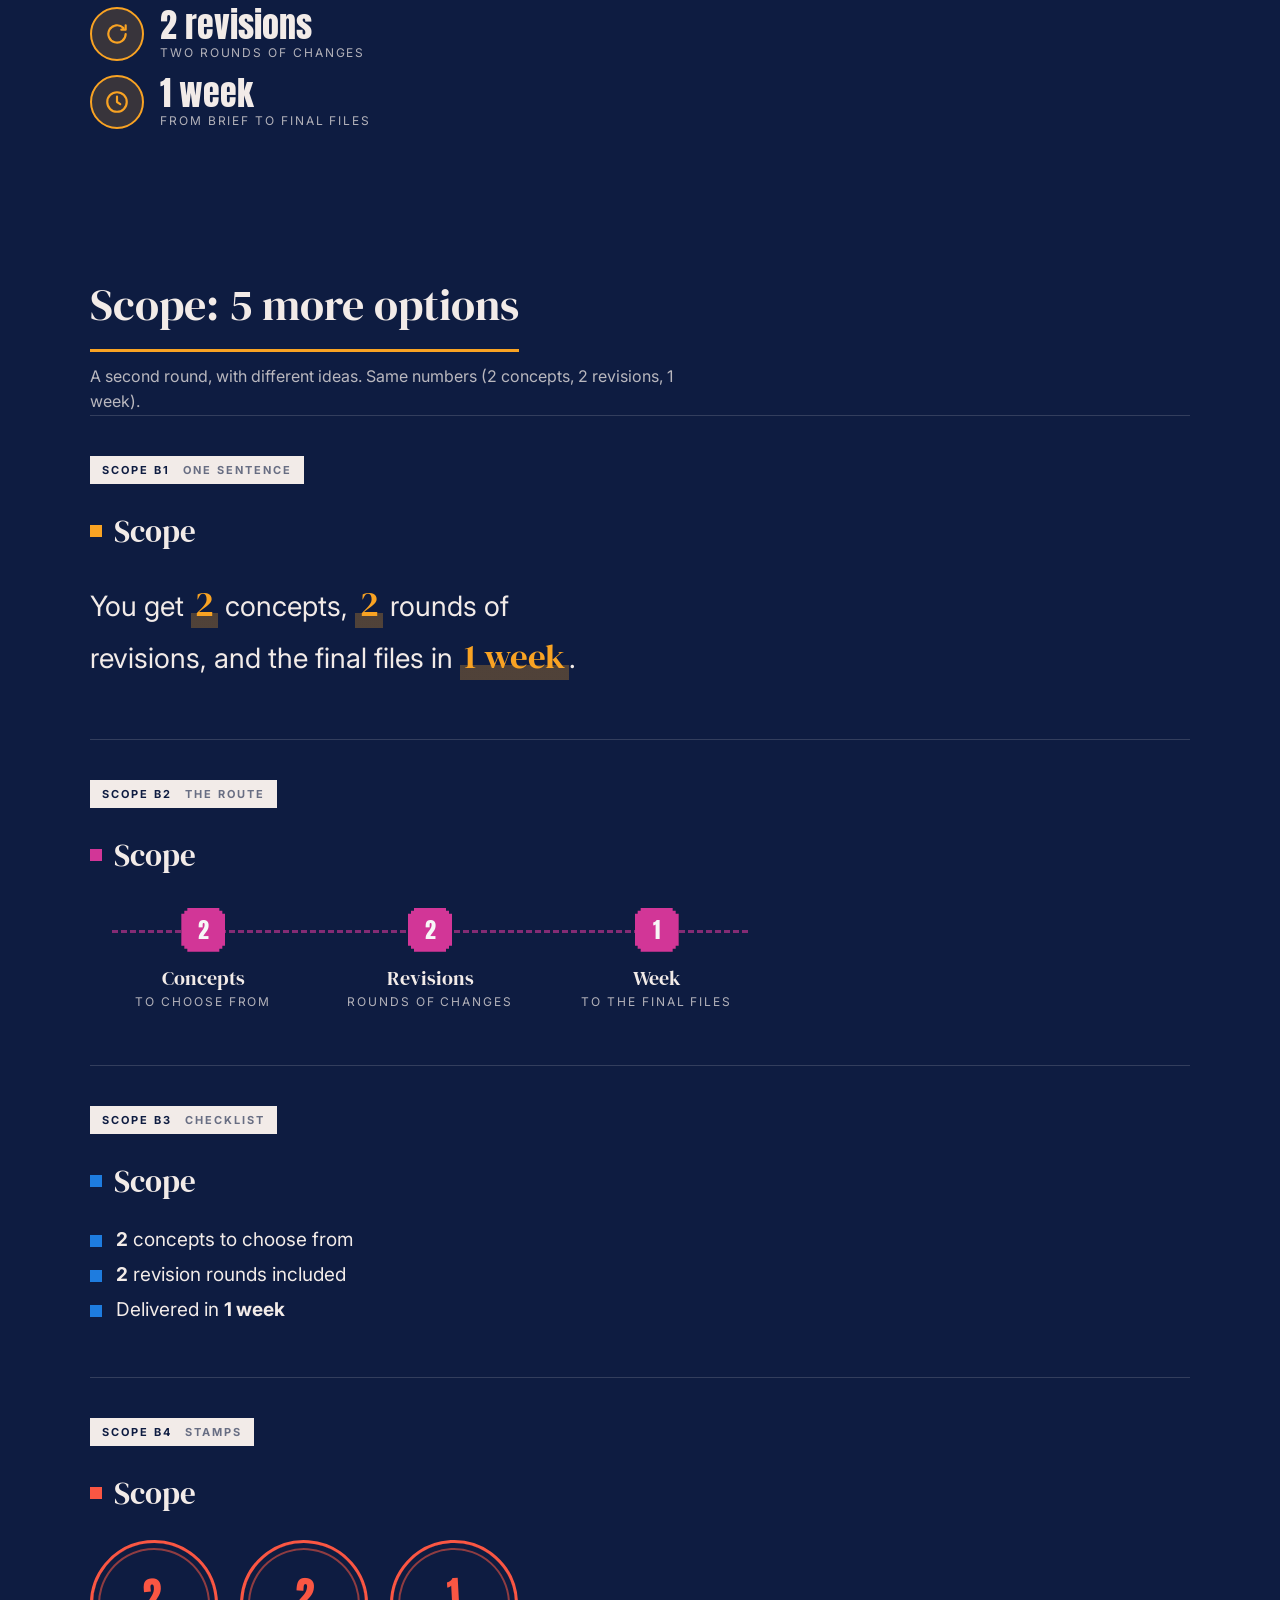
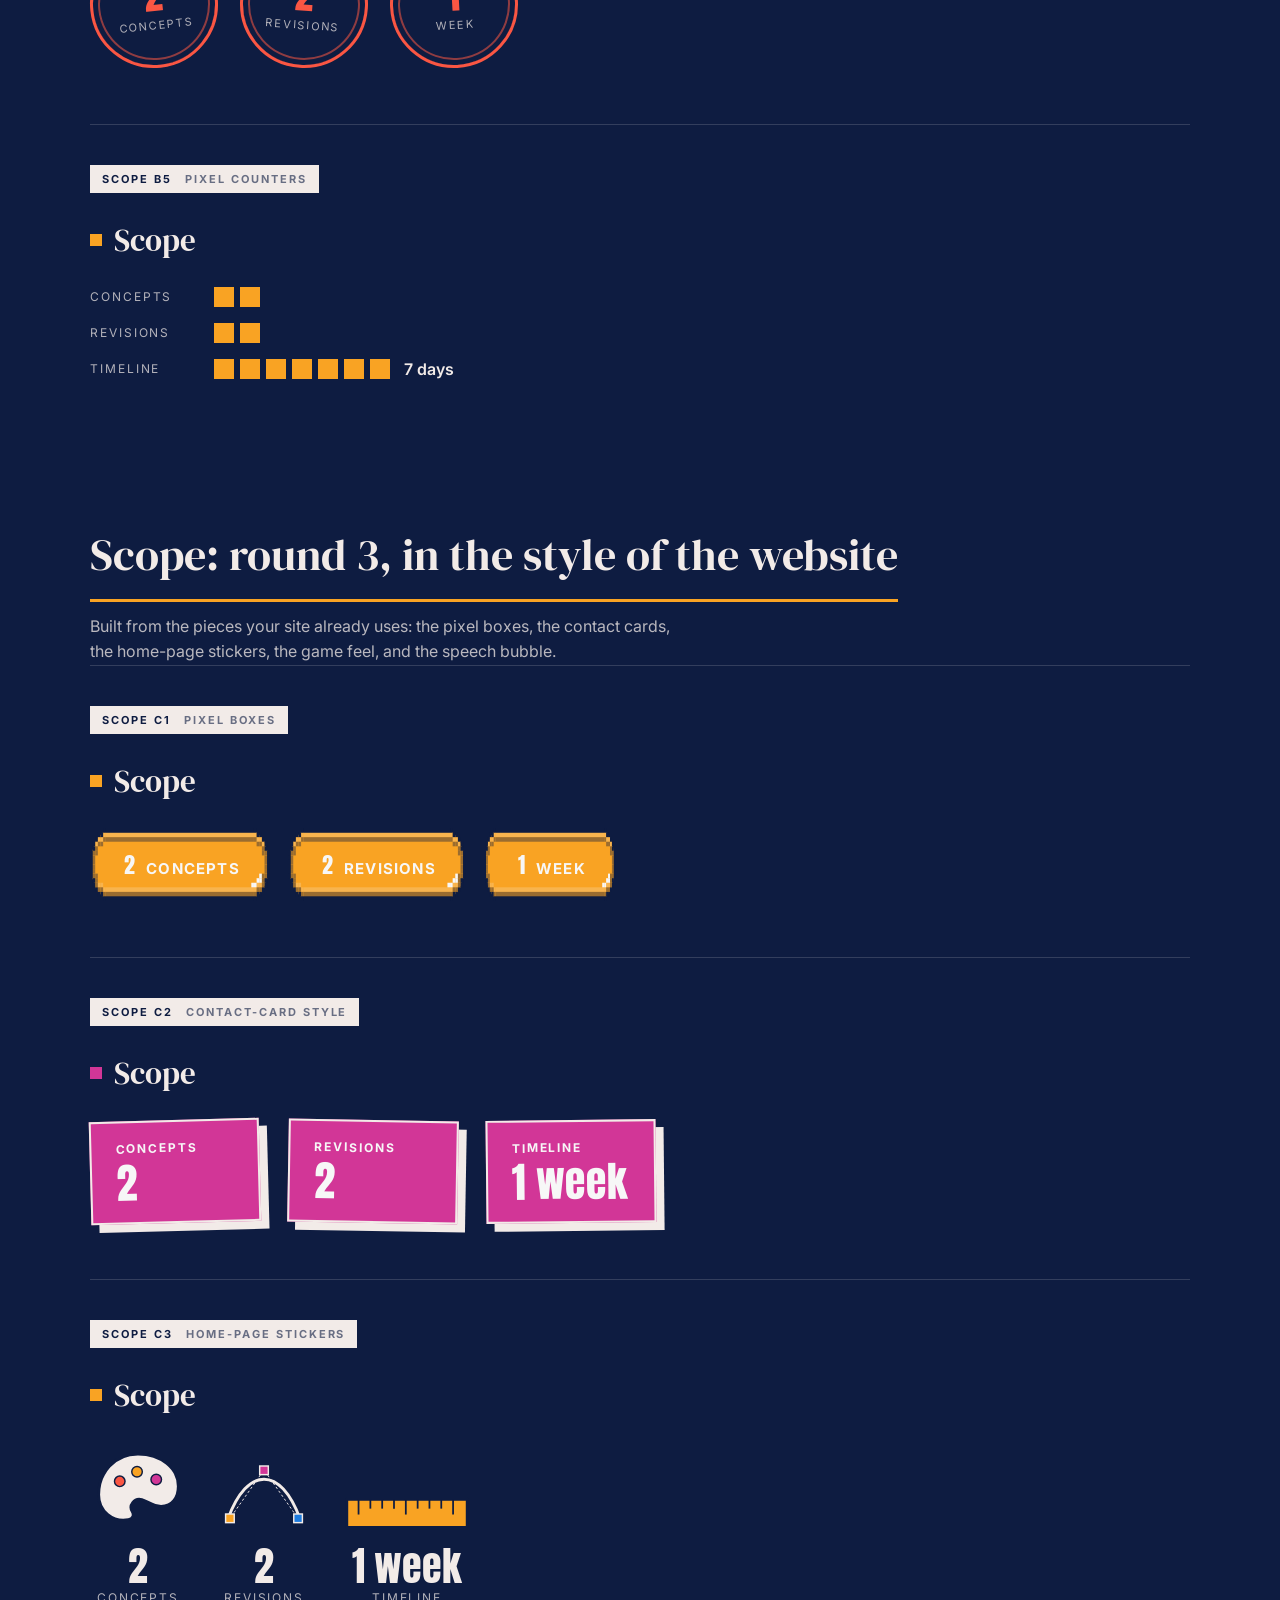
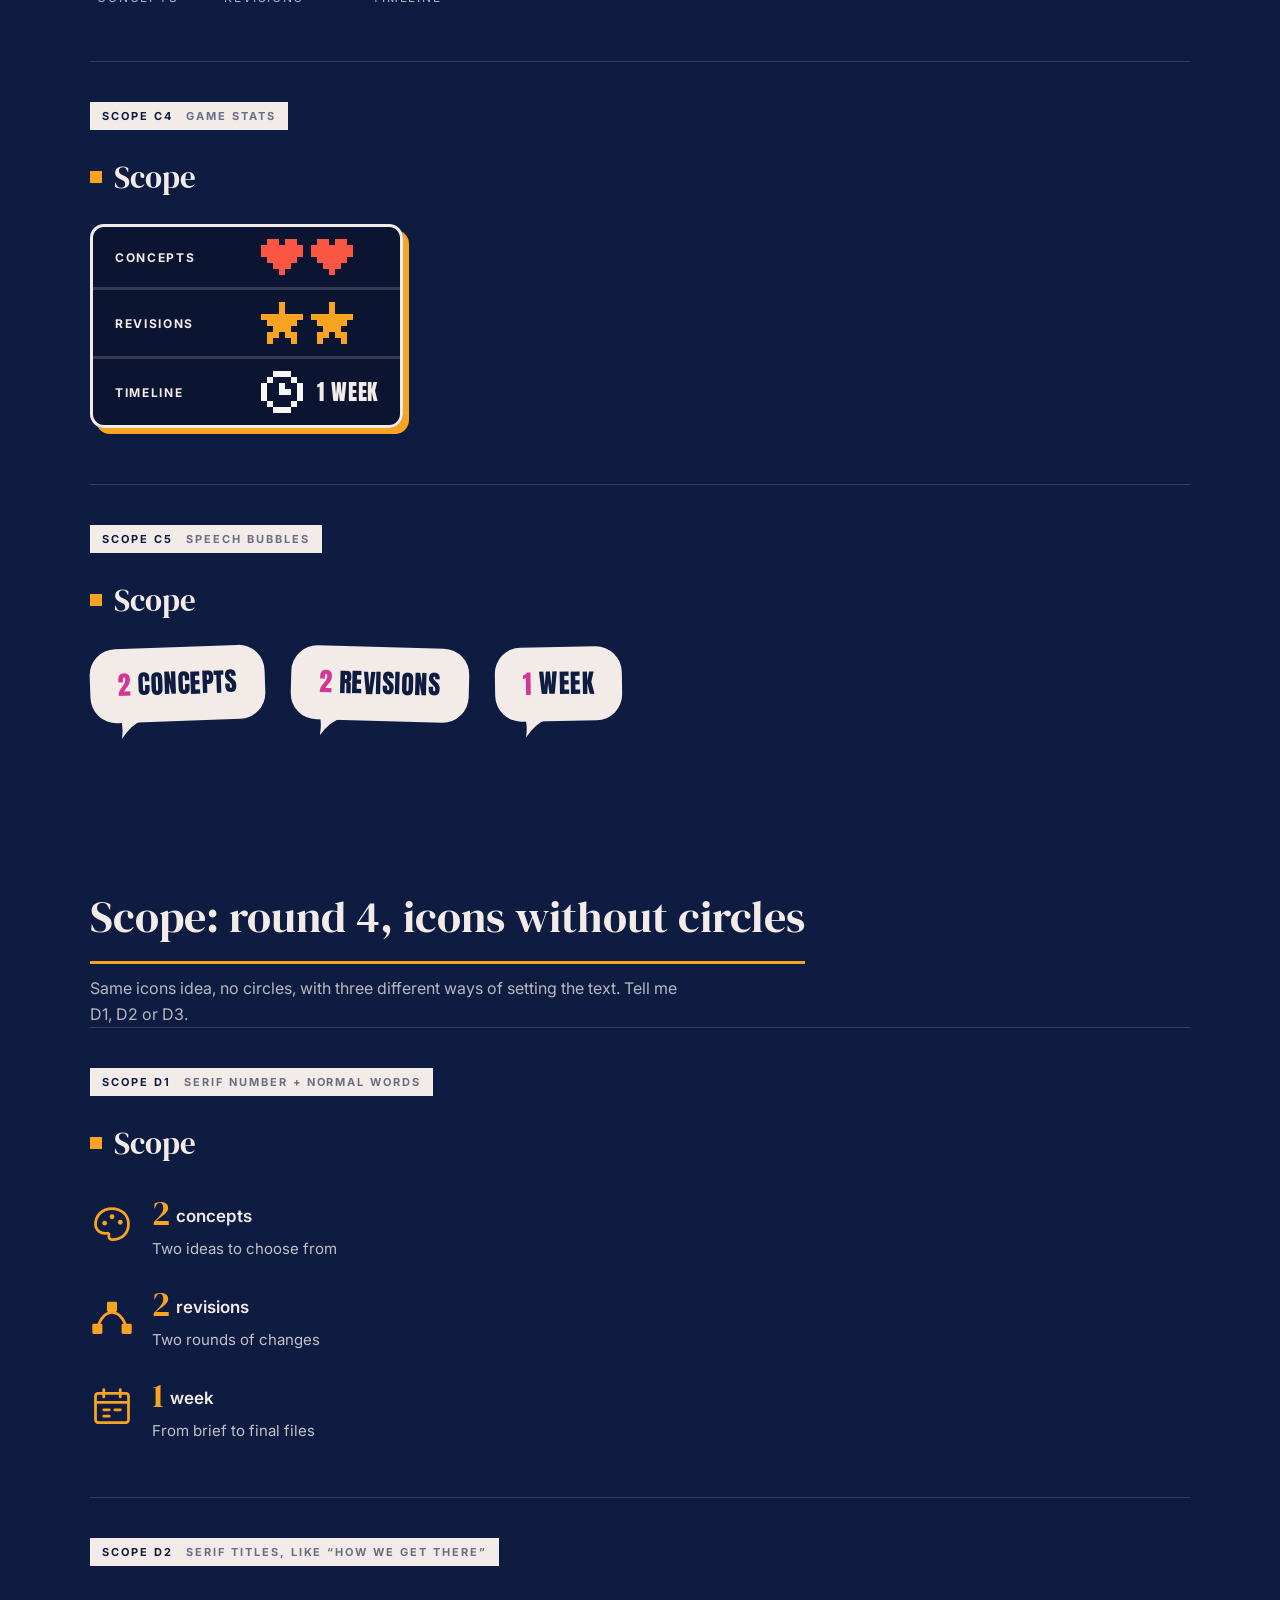
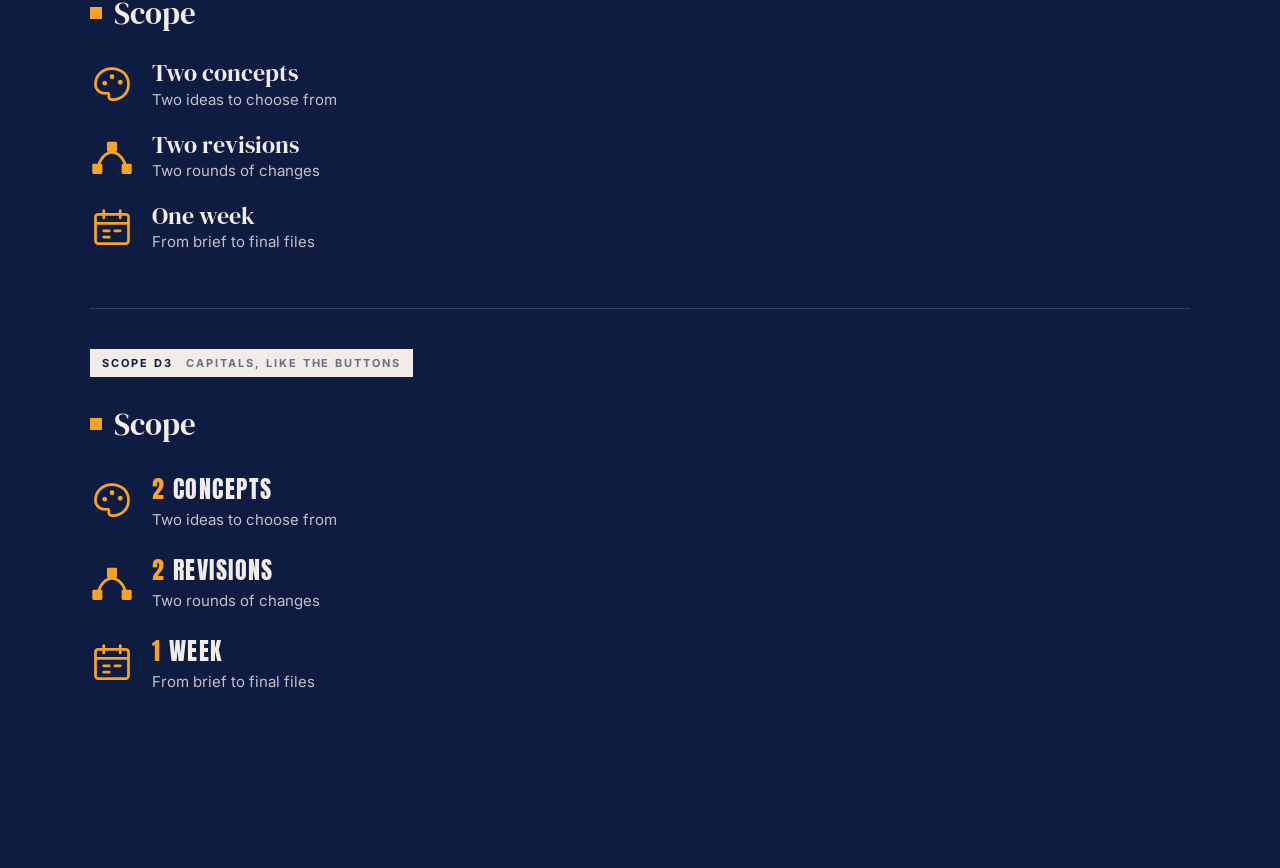
==== commit 98176d15: "Options page: Scope round 4 (icons without circles, 3 text treatments) Co-Authored-By: Claude Sonnet" ====
--- a/how-we-get-there-options.html
+++ b/how-we-get-there-options.html
@@ -183,13 +183,28 @@
 .p5 > div::after { content: ""; position: absolute; left: 30px; bottom: -16px; width: 22px; height: 18px; background: var(--bg); -webkit-mask: url("data:image/svg+xml,%3Csvg xmlns='http://www.w3.org/2000/svg' viewBox='0 0 46 34' preserveAspectRatio='none'%3E%3Cpath d='M0 0H46Q22 6 0 34Q4 16 0 0Z'/%3E%3C/svg%3E") 0 0 / 100% 100% no-repeat; mask: url("data:image/svg+xml,%3Csvg xmlns='http://www.w3.org/2000/svg' viewBox='0 0 46 34' preserveAspectRatio='none'%3E%3Cpath d='M0 0H46Q22 6 0 34Q4 16 0 0Z'/%3E%3C/svg%3E") 0 0 / 100% 100% no-repeat; }
 .p5 b { color: var(--pink); font-weight: 400; }
 @media (max-width: 640px) { .p4 > div { grid-template-columns: 1fr; gap: 6px; } }
+
+/* ===== SCOPE round 4: icons without circles, three ways to set the text ===== */
+.r4 { --c: var(--yellow); }
+.q { display: grid; gap: 22px; max-width: 520px; }
+.q > div { display: flex; align-items: center; gap: 18px; }
+.q svg { width: 44px; height: 44px; color: var(--c); flex: none; }
+.q .n { display: block; }
+.q .d { display: block; margin-top: 2px; font-size: 15px; opacity: .8; line-height: 1.4; }
+/* D1: serif number + Inter words */
+.q1 .n { font-size: 17px; font-weight: 600; } .q1 .n em { font-style: normal; font-family: 'DM Serif Display', serif; font-weight: 400; font-size: 34px; color: var(--c); margin-right: 6px; vertical-align: -3px; }
+/* D2: serif title + Inter text, like the "How we get there" steps */
+.q2 .n { font-family: 'DM Serif Display', serif; font-size: 24px; line-height: 1.1; }
+/* D3: Anton capitals like the site's buttons */
+.q3 .n { font-family: 'Anton', sans-serif; font-size: 24px; letter-spacing: .06em; text-transform: uppercase; }
+.q3 .n em { font-style: normal; color: var(--c); }
 </style>
 </head>
 <body>
 
 <header class="top">
   <h1>Services: layout options</h1>
-  <p>Part 1 is “How we get there” (first), part 2 is “Scope” (further down: <a href="#scope-options" style="color:#F9A323">first 5</a> and <a href="#scope-options-2" style="color:#F9A323">5 more</a> and <a href="#scope-options-3" style="color:#F9A323">round 3, in the website's own style</a>). Same four steps in every option (shown with the Logo Design wording). Each option is shown in a different service colour, and in the real page it takes the colour of its service. Tell me the number you like.</p>
+  <p>Part 1 is “How we get there” (first), part 2 is “Scope” (further down: <a href="#scope-options" style="color:#F9A323">first 5</a> and <a href="#scope-options-2" style="color:#F9A323">5 more</a> and <a href="#scope-options-3" style="color:#F9A323">round 3, in the website's own style</a> and <a href="#scope-options-4" style="color:#F9A323">round 4, icons</a>). Same four steps in every option (shown with the Logo Design wording). Each option is shown in a different service colour, and in the real page it takes the colour of its service. Tell me the number you like.</p>
 </header>
 
 <section class="opt o1">
@@ -391,5 +406,10 @@
   <div class="p5"><div><b>2</b> concepts</div><div><b>2</b> revisions</div><div><b>1</b> week</div></div>
 </section>
 
+<div class="part" id="scope-options-4"><h2>Scope: round 4, icons without circles</h2><p>Same icons idea, no circles, with three different ways of setting the text. Tell me D1, D2 or D3.</p></div>
+<section class="opt sc r4"><span class="tag">Scope D1 <em>Serif number + normal words</em></span><h3 class="sub">Scope</h3><div class="q q1"><div><svg viewBox="0 0 48 48" fill="none" stroke="currentColor" stroke-width="3" stroke-linejoin="round" stroke-linecap="round"><path d="M24 6C13 6 6 14 6 23c0 7 6 11 12 10 2-.3 3 .6 2.6 2.2-.5 2.200.5 4.800 3.400 4.800C35 40 42 33 42 23 42 13 34 6 24 6z"/><circle cx="16" cy="22" r="2.600" fill="currentColor" stroke="none"/><circle cx="24" cy="15" r="2.600" fill="currentColor" stroke="none"/><circle cx="33" cy="21" r="2.600" fill="currentColor" stroke="none"/></svg><div><span class="n"><em>2</em>concepts</span><span class="d">Two ideas to choose from</span></div></div><div><svg viewBox="0 0 48 48" fill="none" stroke="currentColor" stroke-width="3" stroke-linejoin="round" stroke-linecap="round"><path d="M8 38C14 14 34 14 40 38"/><rect x="4" y="34" width="8" height="8" fill="currentColor"/><rect x="20" y="10" width="8" height="8" fill="currentColor"/><rect x="36" y="34" width="8" height="8" fill="currentColor"/></svg><div><span class="n"><em>2</em>revisions</span><span class="d">Two rounds of changes</span></div></div><div><svg viewBox="0 0 48 48" fill="none" stroke="currentColor" stroke-width="3" stroke-linejoin="round" stroke-linecap="round"><rect x="6" y="9" width="36" height="32" rx="3"/><path d="M6 19h36M15 5v8M33 5v8M15 27h6M27 27h6M15 34h6"/></svg><div><span class="n"><em>1</em>week</span><span class="d">From brief to final files</span></div></div></div></section>
+<section class="opt sc r4"><span class="tag">Scope D2 <em>Serif titles, like “How we get there”</em></span><h3 class="sub">Scope</h3><div class="q q2"><div><svg viewBox="0 0 48 48" fill="none" stroke="currentColor" stroke-width="3" stroke-linejoin="round" stroke-linecap="round"><path d="M24 6C13 6 6 14 6 23c0 7 6 11 12 10 2-.3 3 .6 2.6 2.2-.5 2.200.5 4.800 3.400 4.800C35 40 42 33 42 23 42 13 34 6 24 6z"/><circle cx="16" cy="22" r="2.600" fill="currentColor" stroke="none"/><circle cx="24" cy="15" r="2.600" fill="currentColor" stroke="none"/><circle cx="33" cy="21" r="2.600" fill="currentColor" stroke="none"/></svg><div><span class="n">Two concepts</span><span class="d">Two ideas to choose from</span></div></div><div><svg viewBox="0 0 48 48" fill="none" stroke="currentColor" stroke-width="3" stroke-linejoin="round" stroke-linecap="round"><path d="M8 38C14 14 34 14 40 38"/><rect x="4" y="34" width="8" height="8" fill="currentColor"/><rect x="20" y="10" width="8" height="8" fill="currentColor"/><rect x="36" y="34" width="8" height="8" fill="currentColor"/></svg><div><span class="n">Two revisions</span><span class="d">Two rounds of changes</span></div></div><div><svg viewBox="0 0 48 48" fill="none" stroke="currentColor" stroke-width="3" stroke-linejoin="round" stroke-linecap="round"><rect x="6" y="9" width="36" height="32" rx="3"/><path d="M6 19h36M15 5v8M33 5v8M15 27h6M27 27h6M15 34h6"/></svg><div><span class="n">One week</span><span class="d">From brief to final files</span></div></div></div></section>
+<section class="opt sc r4"><span class="tag">Scope D3 <em>Capitals, like the buttons</em></span><h3 class="sub">Scope</h3><div class="q q3"><div><svg viewBox="0 0 48 48" fill="none" stroke="currentColor" stroke-width="3" stroke-linejoin="round" stroke-linecap="round"><path d="M24 6C13 6 6 14 6 23c0 7 6 11 12 10 2-.3 3 .6 2.6 2.2-.5 2.200.5 4.800 3.400 4.800C35 40 42 33 42 23 42 13 34 6 24 6z"/><circle cx="16" cy="22" r="2.600" fill="currentColor" stroke="none"/><circle cx="24" cy="15" r="2.600" fill="currentColor" stroke="none"/><circle cx="33" cy="21" r="2.600" fill="currentColor" stroke="none"/></svg><div><span class="n"><em>2</em> concepts</span><span class="d">Two ideas to choose from</span></div></div><div><svg viewBox="0 0 48 48" fill="none" stroke="currentColor" stroke-width="3" stroke-linejoin="round" stroke-linecap="round"><path d="M8 38C14 14 34 14 40 38"/><rect x="4" y="34" width="8" height="8" fill="currentColor"/><rect x="20" y="10" width="8" height="8" fill="currentColor"/><rect x="36" y="34" width="8" height="8" fill="currentColor"/></svg><div><span class="n"><em>2</em> revisions</span><span class="d">Two rounds of changes</span></div></div><div><svg viewBox="0 0 48 48" fill="none" stroke="currentColor" stroke-width="3" stroke-linejoin="round" stroke-linecap="round"><rect x="6" y="9" width="36" height="32" rx="3"/><path d="M6 19h36M15 5v8M33 5v8M15 27h6M27 27h6M15 34h6"/></svg><div><span class="n"><em>1</em> week</span><span class="d">From brief to final files</span></div></div></div></section>
+
 </body>
 </html>
